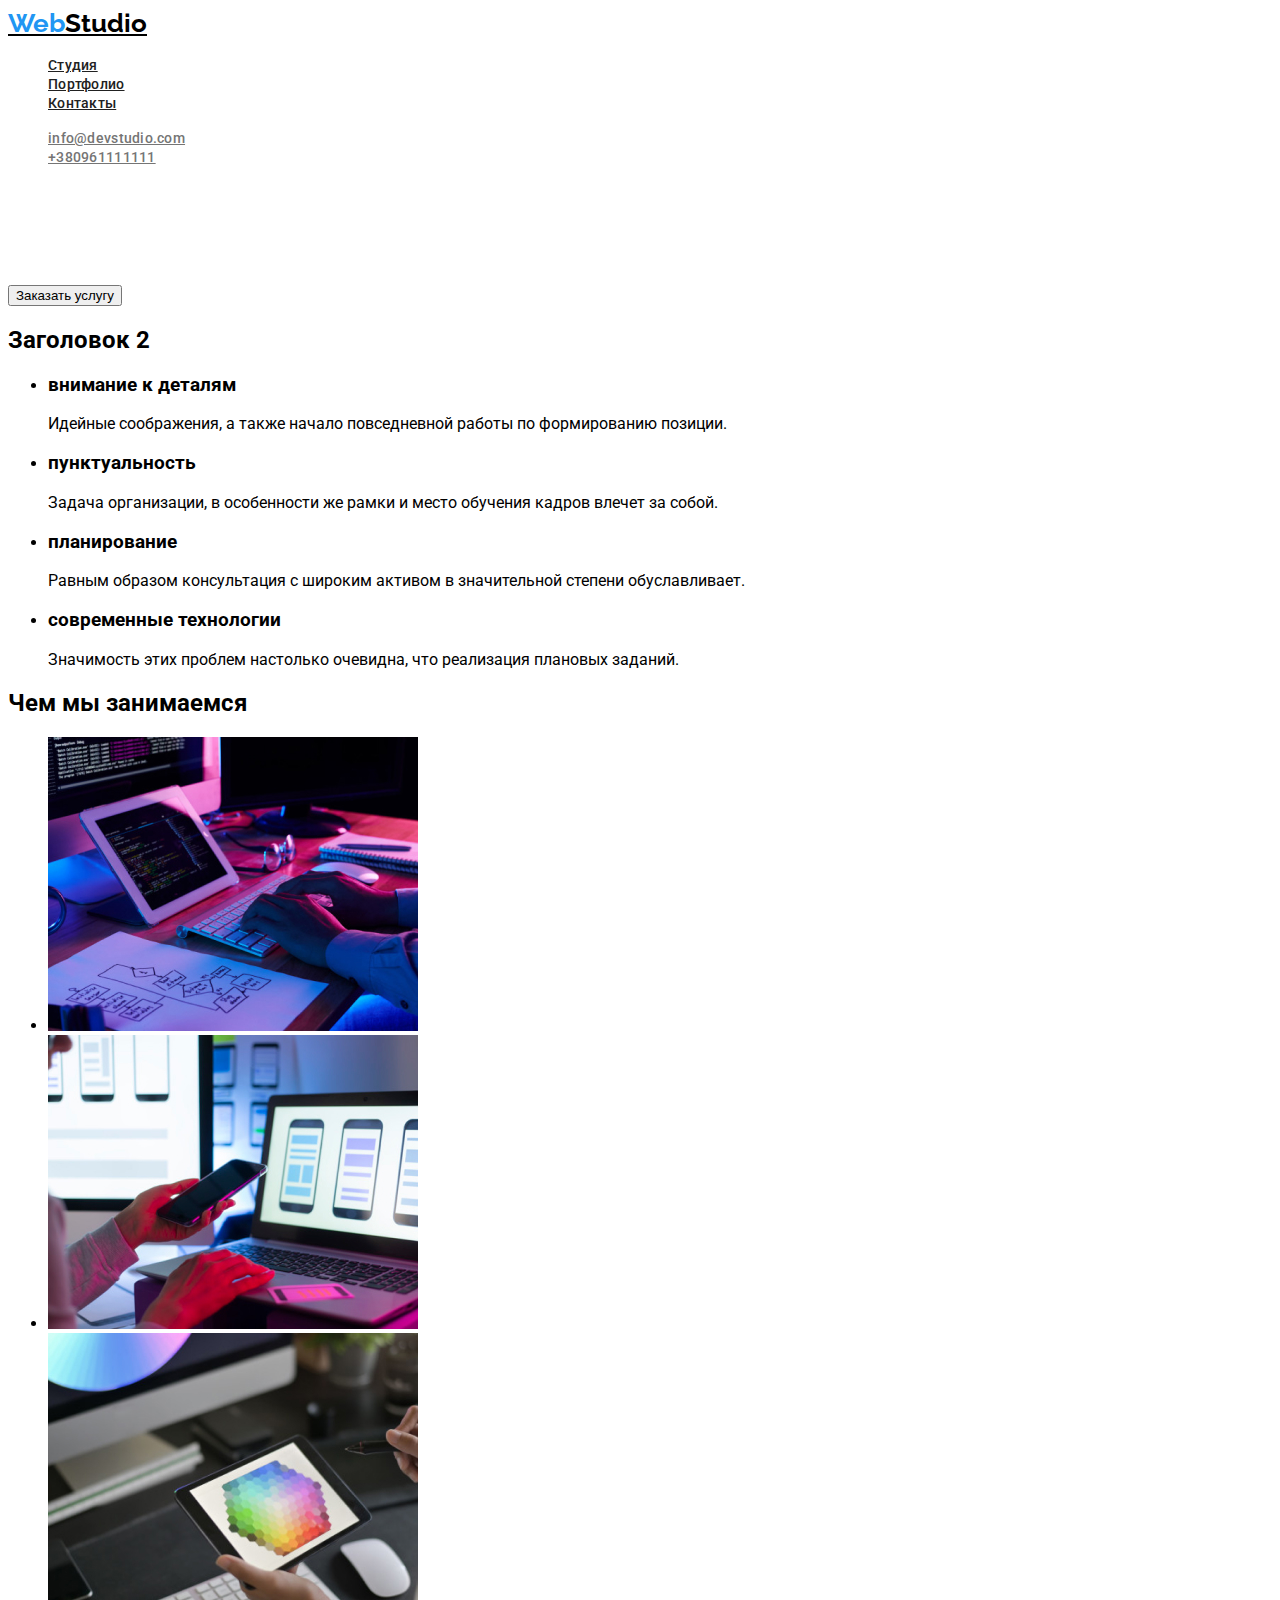
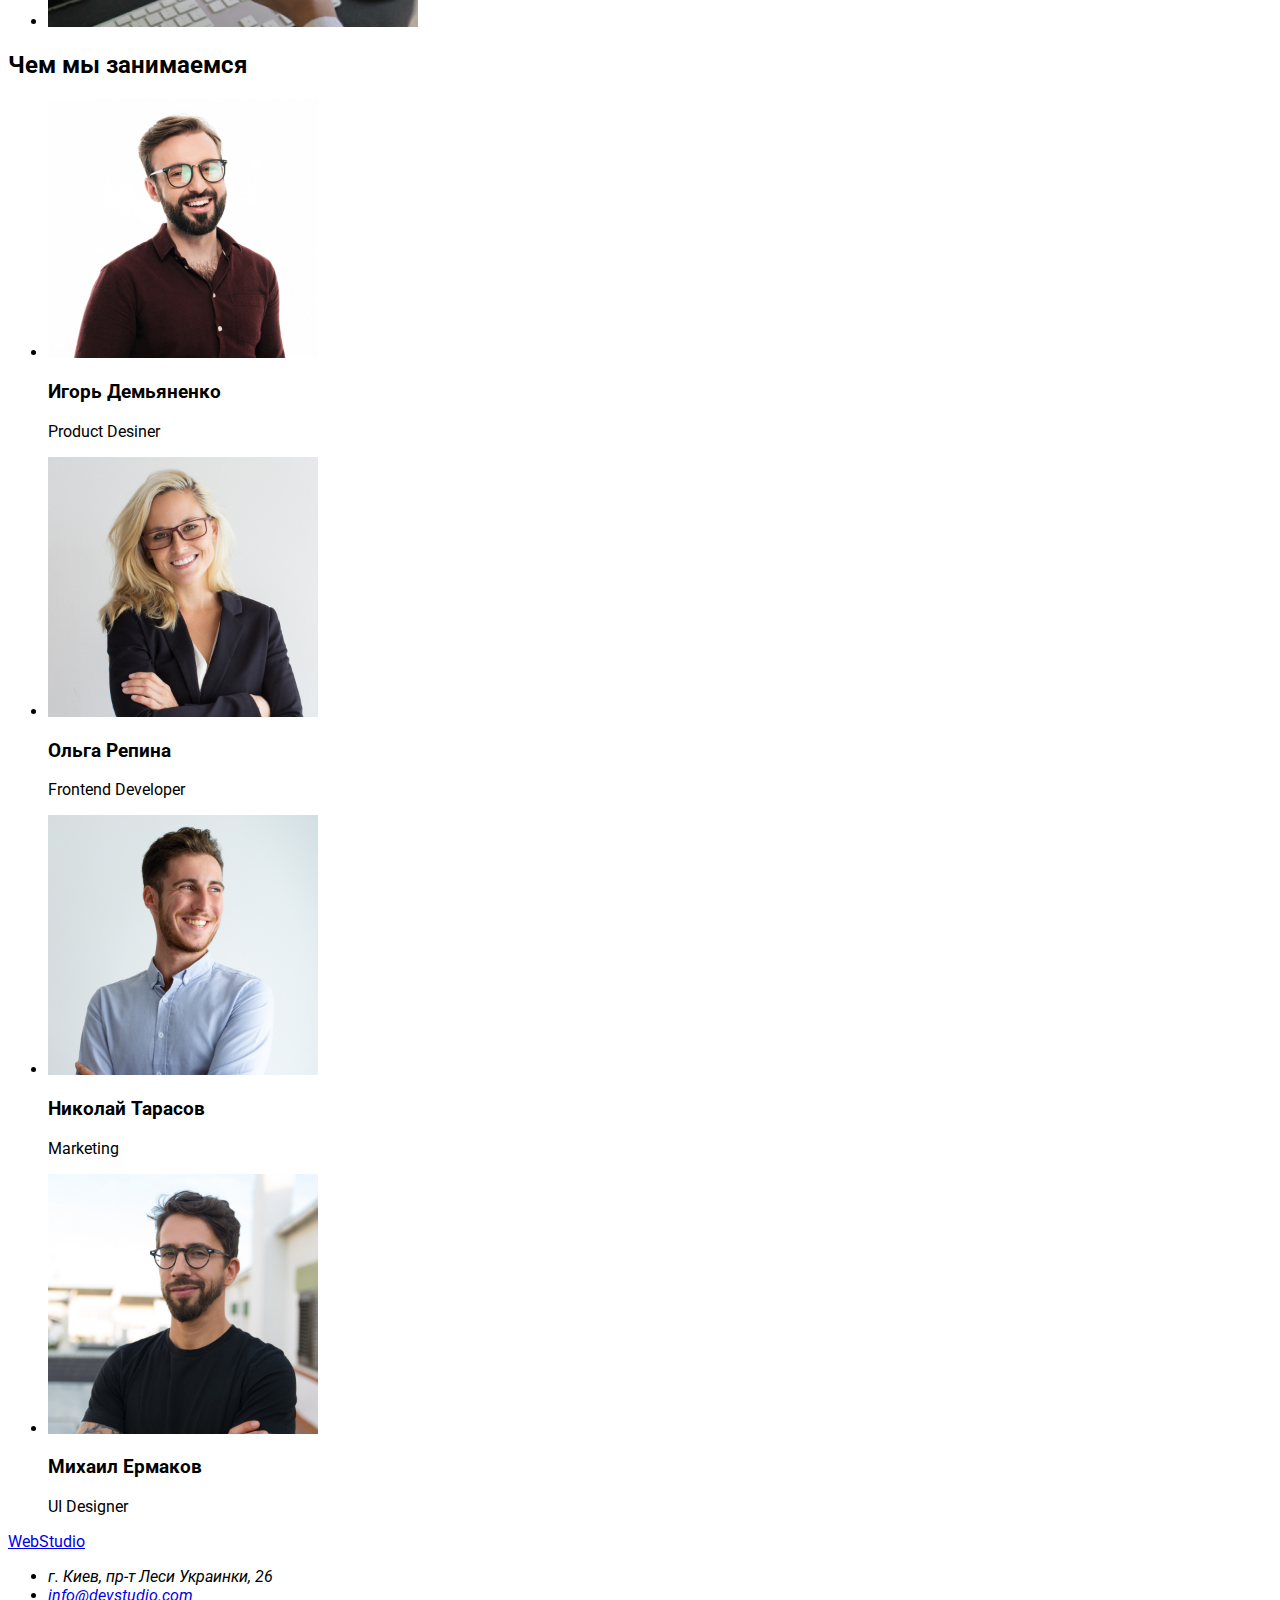
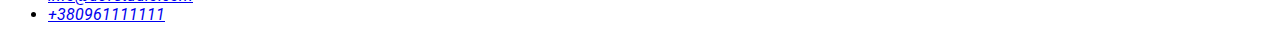
==== index.html @ f2ec0ea3 "start css" ====
<!DOCTYPE html>
<html lang="ru">
<head>
    <meta charset="UTF-8">
    <meta http-equiv="X-UA-Compatible" content="IE=edge">
    <meta name="viewport" content="width=device-width, initial-scale=1.0">
    <title>Document</title>
    <link rel="preconnect" href="https://fonts.googleapis.com">
    <link rel="preconnect" href="https://fonts.gstatic.com" crossorigin>
    <link href="https://fonts.googleapis.com/css2?family=Roboto:wght@400;500;900&display=swap" rel="stylesheet">
    <link rel="preconnect" href="https://fonts.googleapis.com">
    <link rel="preconnect" href="https://fonts.gstatic.com" crossorigin>
    <link href="https://fonts.googleapis.com/css2?family=Raleway:wght@700&display=swap" rel="stylesheet">
    <link rel="stylesheet" href="./css/styles.css">
</head>

<body>
    
    <header class="page-header" >
<nav>
    <a class="logo2part" href="/"><span class="logo1part">Web</span>Studio</a>
    <ul class="nav-list-header" >
        <li><a href="/index.html" class="link">Студия</a></li>
        <li><a href="/portfolio.html" class="link">Портфолио</a></li>
        <li><a href="" class="link">Контакты</a></li>
    </ul>
    </nav>
    <ul class="auto-nav" >
        <li> <a href="mailto:info@devstudio.com" class="auto-link"> info@devstudio.com</a></li>
        <li> <a href="tel:+380961111111" class="auto-link"> +380961111111 </a> </li>
    </ul>

    </header>

    <main>
    
        <section class="bar">
            <h1 class="title-bar" > эффективные решения для вашего бизнеса</h1>
            <button type="button" class="button-bar" >Заказать услугу</button>
        </section>
    
    <section>
        <!-- Сделать невидимым h2 -->
        <h2>Заголовок 2 </h2>
        <ul>
            <li>
                <h3>внимание к деталям</h3>
                <p>
                    Идейные соображения, а также начало повседневной работы по формированию позиции.
                </p>
            </li>
            <li>
                <h3>пунктуальность</h3>
                <p>
                    Задача организации, в особенности же рамки и место обучения кадров влечет за собой.
                </p>
            </li>
            <li>
                <h3>планирование</h3>
                <p>
                    Равным образом консультация с широким активом в значительной степени обуславливает.
                </p>
            </li>
            <li>
                <h3>современные технологии</h3>
                <p>
                    Значимость этих проблем настолько очевидна, что реализация плановых заданий.
                </p>
            </li>
                </ul>
    </section>
    <section>
        <h2>Чем мы занимаемся</h2>
        <ul>
            <li> <img src="images/box1.jpg" alt="работа с алгоритмами и структурой  данных" width="370"/> </li>
            <li> <img src="images/box2.jpg" alt="разработка мобильных приложений" width="370" /> </li>
            <li> <img src="images/box3.jpg" alt="веб-дизайн" width="370" /> </li>
        </ul>
    </section>
    <section>
        <h2> Чем мы занимаемся</h2>  
        <ul>
            <li> <img src="images/img.jpg" alt="фото Игоря Демьяненко" width="270"/>
            <h3>Игорь Демьяненко</h3> 
            <p> Product Desiner</p>
        </li>
            <li> <img src="images/img(1).jpg" alt="фото Ольги Репиной" width="270" /> 
            <h3>Ольга Репина</h3> 
            <p>Frontend Developer</p>
        </li>
            <li> <img src="images/img(2).jpg" alt="фото Николая Тарасова" width="270" /> 
            <h3>Николай Тарасов</h3>
            <p>Marketing</p>       
        </li>
            <li> <img src="images/img(3).jpg" alt="фото Михаила Ермакова" width="270" />
            <h3>Михаил Ермаков</h3> 
            <p>UI Designer</p>
        </li>
        </ul>
    </section>

    </main>

    <footer>
        <a href="/">WebStudio</a>

        <address>
        <ul>
            <li>г. Киев, пр-т Леси Украинки, 26</li>
            <li> <a href="mailto:info@devstudio.com"> info@devstudio.com</a></li>
            <li> <a href="tel:+380961111111"> +380961111111 </a> </li>

            </address>

        </ul>

    </footer>
    
    

</body>
</html>
---- css/styles.css ----
:root {
  --primary-text-color: #757575;
  --title-text-color: #212121;
  --hover-button-color: #2196f3;
  --primary-white-color: #ffffff;
  --primary-black-color: #000000;
}

body {
  font-family: "Roboto", sans-serif;
  background-color: var(--primary-white-color);
}
.logo1part {
  font-family: "Raleway", sans-serif;
  font-style: normal;
  font-weight: bold;
  font-size: 26px;
  line-height: 31px;
  color: var(--hover-button-color);
}

.logo2part {
  font-family: "Raleway", sans-serif;
  font-style: normal;
  font-weight: bold;
  font-size: 26px;
  line-height: 31px;
  color: var(--primary-black-color);
}

.nav-list-header .link {
  color: var(--title-text-color);
  font-style: normal;
  font-weight: 500;
  font-size: 14px;
  line-height: 16px;
  letter-spacing: 0.02em;
}

.nav-list-header {
  list-style: none;
}

.nav-list-header .link:hover,
.nav-list-header .link:focus {
  color: var(--hover-button-color);
}

.auto-nav .auto-link {
  color: var(--primary-text-color);
  font-style: normal;
  font-weight: 500;
  font-size: 14px;
  line-height: 16px;
  letter-spacing: 0.02em;
}

.auto-nav .auto-link:hover,
.auto-nav .auto-link:focus {
  color: var(--hover-button-color);
}

.auto-nav {
  list-style: none;
}

.title-bar {
  color: var(--primary-white-color);
  font-style: normal;
  font-weight: 900;
  font-size: 44px;
  line-height: 60px;
  text-align: center;
  letter-spacing: 0.06em;
  text-transform: uppercase;
}
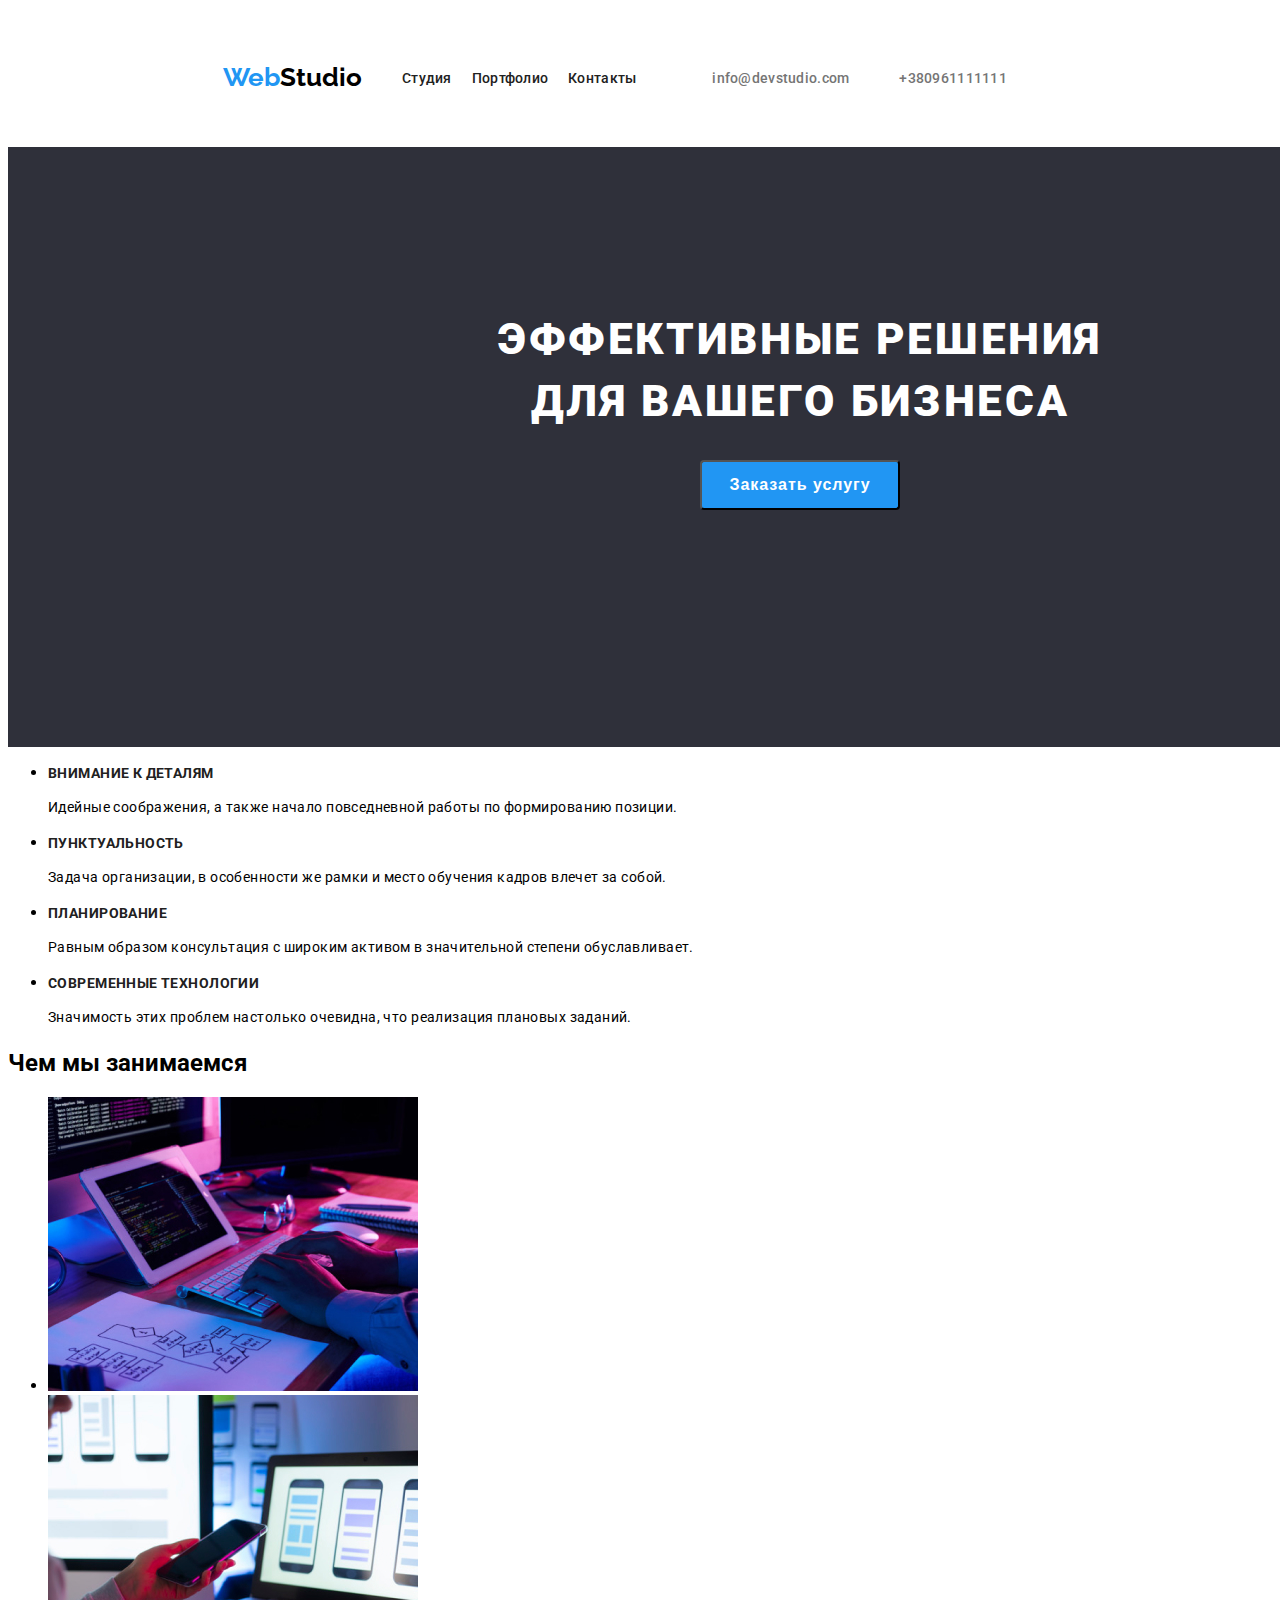
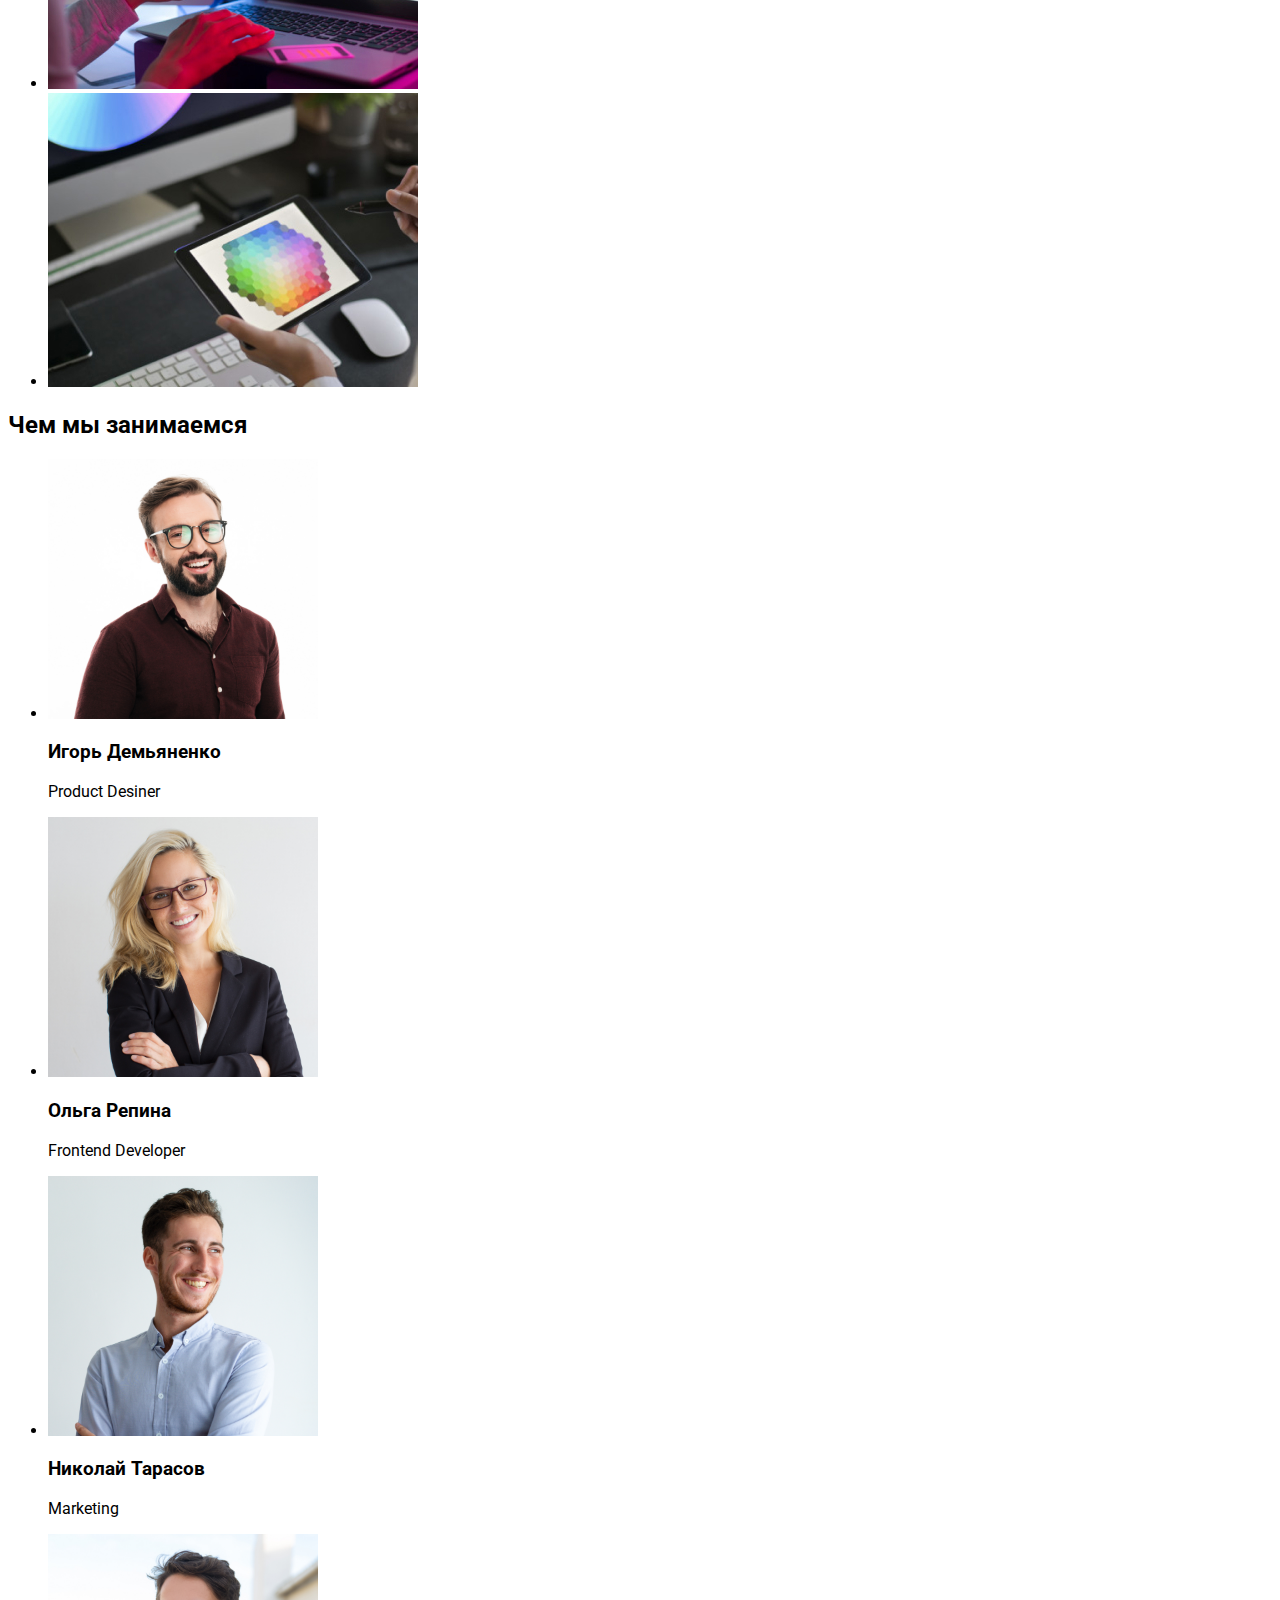
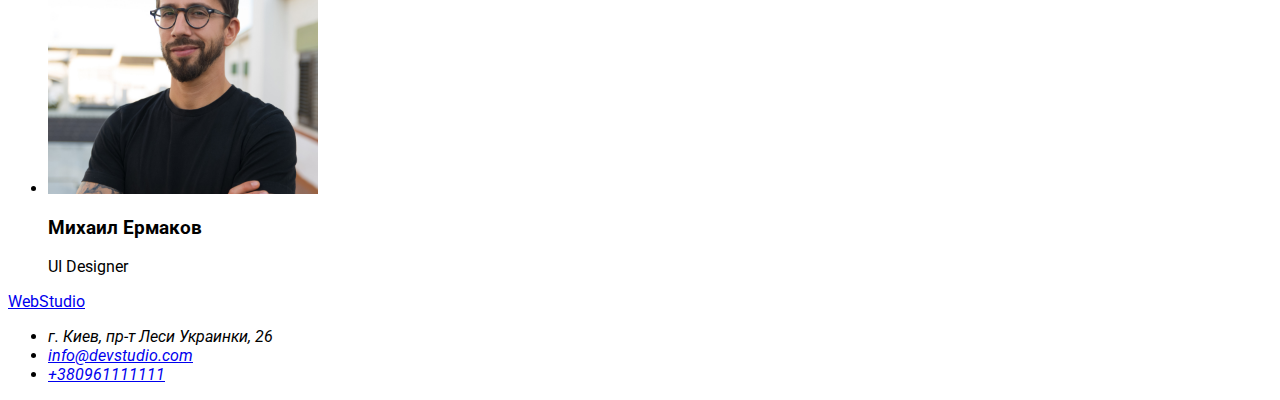
==== commit d91bc197: "оказалось,что делаю 3 домашку" ====
--- a/index.html
+++ b/index.html
@@ -39,11 +39,11 @@
             <button type="button" class="button-bar" >Заказать услугу</button>
         </section>
     
-    <section>
+    <section class="opportunity">
         <!-- Сделать невидимым h2 -->
-        <h2>Заголовок 2 </h2>
-        <ul>
-            <li>
+        <h2 class="hidden" >Заголовок 2 </h2>
+        <ul class="opportunities">
+            <li >
                 <h3>внимание к деталям</h3>
                 <p>
                     Идейные соображения, а также начало повседневной работы по формированию позиции.
--- a/css/styles.css
+++ b/css/styles.css
@@ -10,12 +10,13 @@
   font-family: "Roboto", sans-serif;
   background-color: var(--primary-white-color);
 }
+
 .logo1part {
   font-family: "Raleway", sans-serif;
   font-style: normal;
   font-weight: bold;
   font-size: 26px;
-  line-height: 31px;
+  line-height: 1.2;
   color: var(--hover-button-color);
 }
 
@@ -24,8 +25,9 @@
   font-style: normal;
   font-weight: bold;
   font-size: 26px;
-  line-height: 31px;
+  line-height: 1.2;
   color: var(--primary-black-color);
+  text-decoration: none;
 }
 
 .nav-list-header .link {
@@ -33,12 +35,17 @@
   font-style: normal;
   font-weight: 500;
   font-size: 14px;
-  line-height: 16px;
+  line-height: 1.14;
   letter-spacing: 0.02em;
+  margin-right: 20px;
+  display: inline-block;
+  text-decoration: none;
 }
 
 .nav-list-header {
   list-style: none;
+  display: flex;
+  align-items: flex-start;
 }
 
 .nav-list-header .link:hover,
@@ -51,8 +58,11 @@
   font-style: normal;
   font-weight: 500;
   font-size: 14px;
-  line-height: 16px;
+  line-height: 1.14;
   letter-spacing: 0.02em;
+  margin-right: 50px;
+  display: inline-block;
+  text-decoration: none;
 }
 
 .auto-nav .auto-link:hover,
@@ -62,15 +72,119 @@
 
 .auto-nav {
   list-style: none;
+  display: flex;
+  align-items: center;
 }
 
+.page-header {
+  padding-top: 22px;
+  padding-bottom: 22px;
+  padding-left: 215px;
+  padding-right: 215px;
+  display: flex;
+  align-items: center;
+  justify-content: space-between;
+}
+nav {
+  padding-top: 22px;
+  padding-bottom: 22px;
+  display: flex;
+  align-items: center;
+  justify-content: space-between;
+}
+
+.buttons {
+  list-style: none;
+  display: flex;
+  align-items: center;
+  justify-content: center;
+}
+
+.button {
+  color: var(--title-text-color);
+  background-color: #f5f4fa;
+  margin-left: 8px;
+  border-radius: 4px;
+  width: 128px;
+  height: 38px;
+  left: 576px;
+  top: 174px;
+  font-style: normal;
+  font-weight: 500;
+  font-size: 16px;
+  line-height: 26px;
+  text-align: center;
+  letter-spacing: 0.03em;
+  border: none;
+}
+
+.buttons .button:hover,
+.buttons .button:focus {
+  background-color: var(--hover-button-color);
+  color: var(--primary-white-color);
+}
+
+.bar {
+  width: 1600px;
+  height: 600px;
+  left: 0px;
+  top: 80px;
+  background-color: #2f303a;
+}
 .title-bar {
   color: var(--primary-white-color);
   font-style: normal;
   font-weight: 900;
   font-size: 44px;
-  line-height: 60px;
+  line-height: 1.4;
   text-align: center;
   letter-spacing: 0.06em;
   text-transform: uppercase;
+  position: absolute;
+  width: 696px;
+  height: 120px;
+  left: 452px;
+  top: 280px;
 }
+
+.button-bar {
+  position: absolute;
+  width: 200px;
+  height: 50px;
+  left: 700px;
+  top: 430px;
+  margin-top: 30px;
+  border-radius: 4px;
+  background-color: var(--hover-button-color);
+  color: var(--primary-white-color);
+  font-weight: bold;
+  font-size: 16px;
+  line-height: 30px;
+  letter-spacing: 0.06em;
+}
+
+.hidden {
+  display: none;
+}
+
+.opportunity {
+}
+
+.opportunities h3 {
+  color: var(--title-text-color);
+  ont-style: normal;
+  font-weight: bold;
+  font-size: 14px;
+  line-height: 16px;
+  letter-spacing: 0.03em;
+  text-transform: uppercase;
+}
+
+.opportunities p {
+  color: var(--primary-text-color)
+  font-style: normal;
+  font-weight: normal;
+  font-size: 14px;
+  line-height: 24px;
+  letter-spacing: 0.03em;
+}
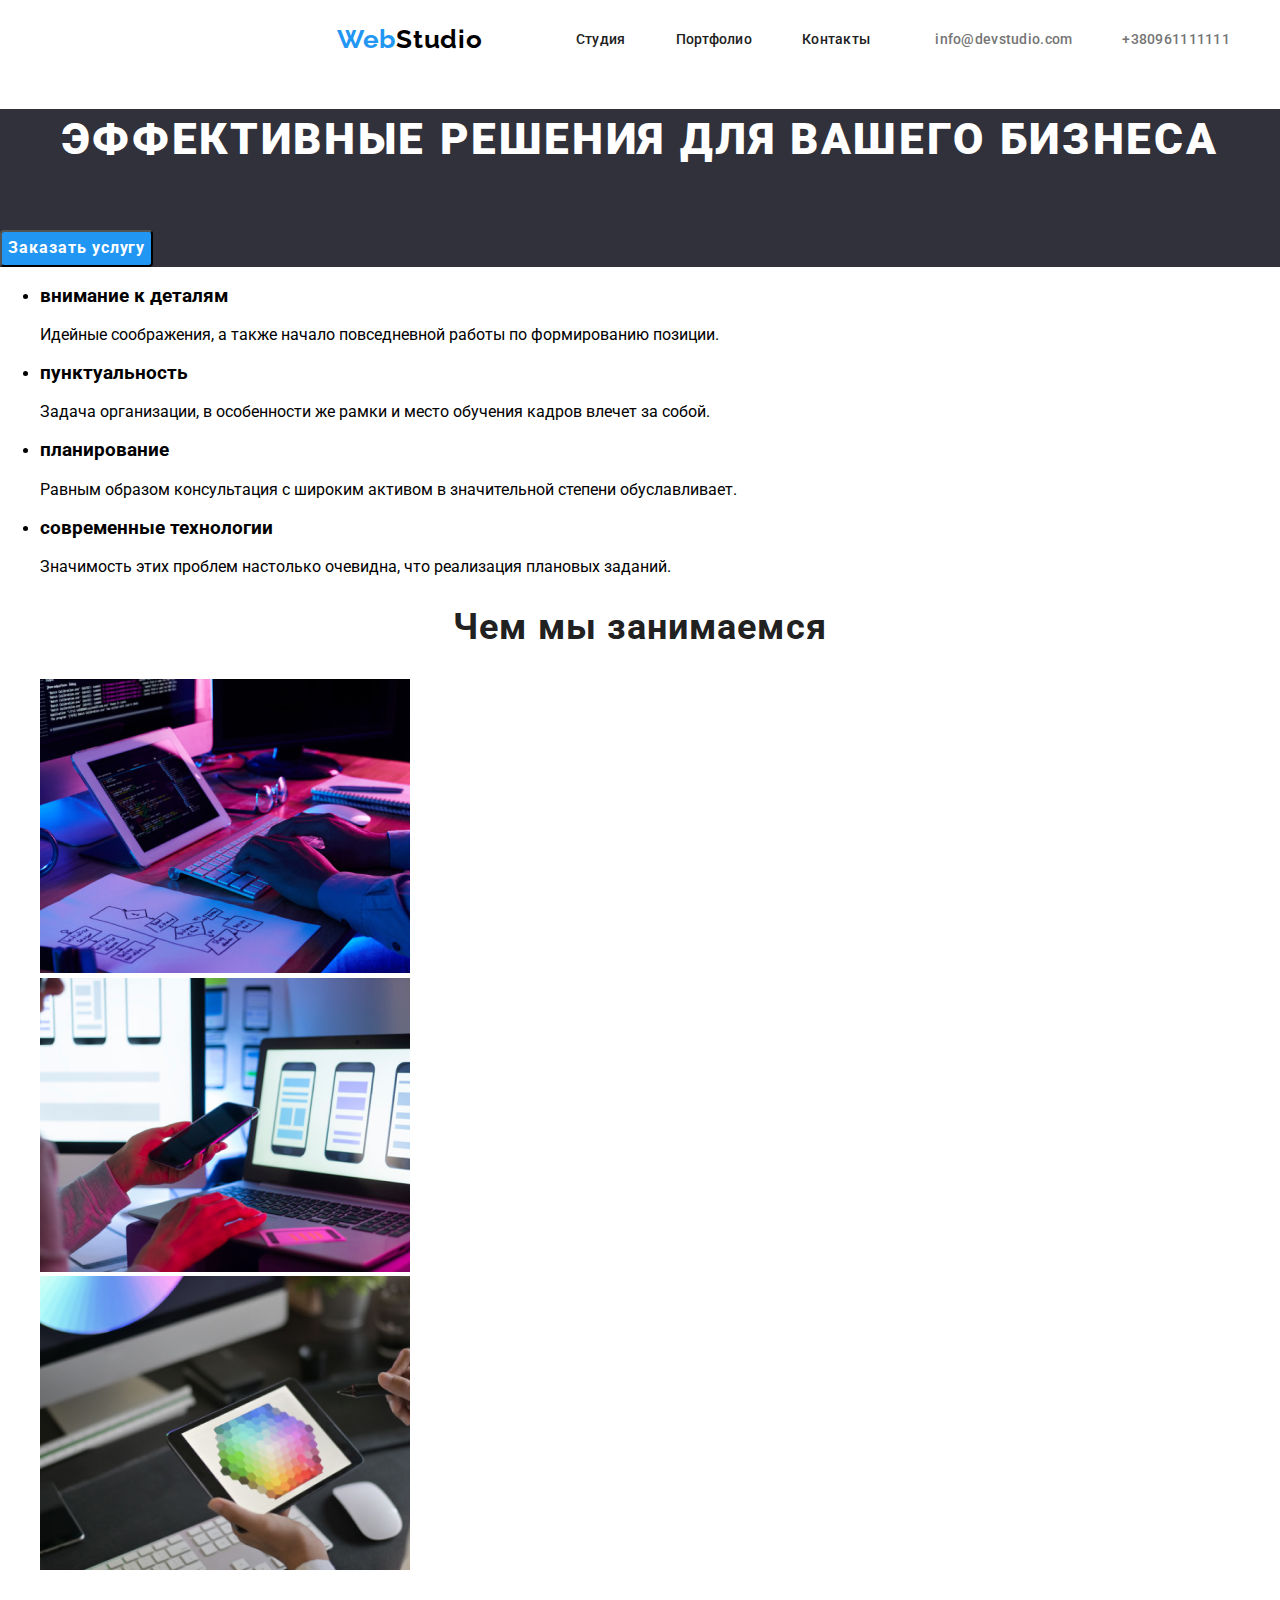
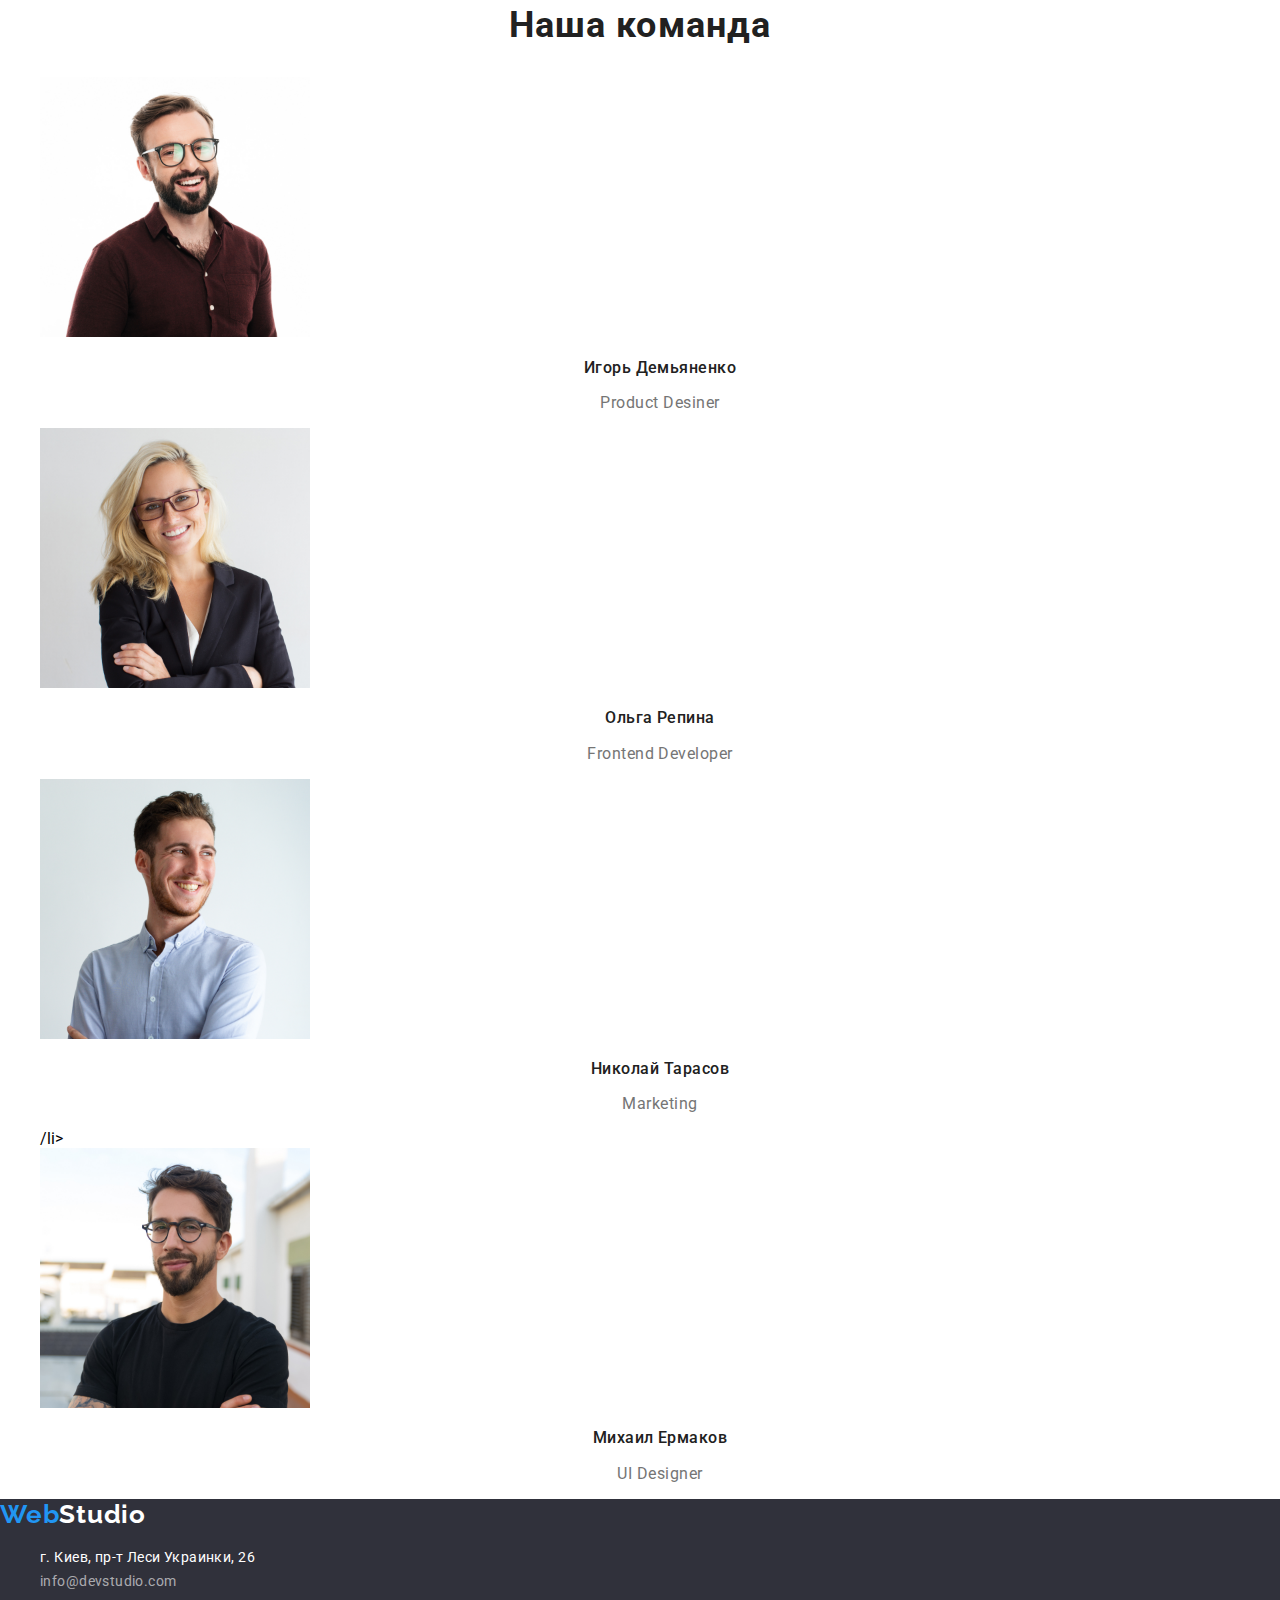
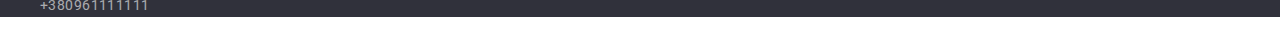
==== commit 515026e3: "Доавляет стилизацию flex-box" ====
--- a/index.html
+++ b/index.html
@@ -1,122 +1,136 @@
 <!DOCTYPE html>
 <html lang="ru">
-<head>
-    <meta charset="UTF-8">
-    <meta http-equiv="X-UA-Compatible" content="IE=edge">
-    <meta name="viewport" content="width=device-width, initial-scale=1.0">
+  <head>
+    <meta charset="UTF-8" />
+    <meta http-equiv="X-UA-Compatible" content="IE=edge" />
+    <meta name="viewport" content="width=device-width, initial-scale=1.0" />
     <title>Document</title>
-    <link rel="preconnect" href="https://fonts.googleapis.com">
-    <link rel="preconnect" href="https://fonts.gstatic.com" crossorigin>
-    <link href="https://fonts.googleapis.com/css2?family=Roboto:wght@400;500;900&display=swap" rel="stylesheet">
-    <link rel="preconnect" href="https://fonts.googleapis.com">
-    <link rel="preconnect" href="https://fonts.gstatic.com" crossorigin>
-    <link href="https://fonts.googleapis.com/css2?family=Raleway:wght@700&display=swap" rel="stylesheet">
-    <link rel="stylesheet" href="./css/styles.css">
-</head>
+   <link href="https://fonts.googleapis.com/css2?family=Raleway:wght@700&family=Roboto:wght@400;500;700;900&display=swap" rel="stylesheet">
+    <link
+      rel="stylesheet"
+      href="https://cdnjs.cloudflare.com/ajax/libs/modern-normalize/1.0.0/modern-normalize.min.css"
+    />
+    <link rel="stylesheet" href="./css/styles.css" />
+  </head>
 
-<body>
-    
-    <header class="page-header" >
-<nav>
-    <a class="logo2part" href="/"><span class="logo1part">Web</span>Studio</a>
-    <ul class="nav-list-header" >
-        <li><a href="/index.html" class="link">Студия</a></li>
-        <li><a href="/portfolio.html" class="link">Портфолио</a></li>
-        <li><a href="" class="link">Контакты</a></li>
-    </ul>
-    </nav>
-    <ul class="auto-nav" >
-        <li> <a href="mailto:info@devstudio.com" class="auto-link"> info@devstudio.com</a></li>
-        <li> <a href="tel:+380961111111" class="auto-link"> +380961111111 </a> </li>
-    </ul>
-
+  <body>
+    <header class="page-header">
+      <div class="container"></div>
+      <nav class="container main-nav">
+        <a class="logo" href="/">Web<span class="logo-dark">Studio</span></a>
+        <ul class="nav-list-header">
+          <li><a href="./index.html" class="link">Студия</a></li>
+          <li><a href="./portfolio.html" class="link">Портфолио</a></li>
+          <li><a href="" class="link">Контакты</a></li>
+        </ul>
+      </nav>
+      <ul class="auto-nav">
+        <li>
+          <a href="mailto:info@devstudio.com" class="auto-link"> info@devstudio.com</a>
+        </li>
+        <li>
+          <a href="tel:+380961111111" class="auto-link"> +380961111111 </a>
+        </li>
+      </ul>
+      </div>
     </header>
 
     <main>
-    
-        <section class="bar">
-            <h1 class="title-bar" > эффективные решения для вашего бизнеса</h1>
-            <button type="button" class="button-bar" >Заказать услугу</button>
-        </section>
-    
-    <section class="opportunity">
+      <section class="bar">
+        <h1 class="title-bar">эффективные решения для вашего бизнеса</h1>
+        <button type="button" class="button-bar">Заказать услугу</button>
+      </section>
+
+      <section class="opportunity">
         <!-- Сделать невидимым h2 -->
-        <h2 class="hidden" >Заголовок 2 </h2>
+        <h2 class="hidden">Заголовок 2</h2>
         <ul class="opportunities">
-            <li >
-                <h3>внимание к деталям</h3>
-                <p>
-                    Идейные соображения, а также начало повседневной работы по формированию позиции.
-                </p>
-            </li>
-            <li>
-                <h3>пунктуальность</h3>
-                <p>
-                    Задача организации, в особенности же рамки и место обучения кадров влечет за собой.
-                </p>
-            </li>
-            <li>
-                <h3>планирование</h3>
-                <p>
-                    Равным образом консультация с широким активом в значительной степени обуславливает.
-                </p>
-            </li>
-            <li>
-                <h3>современные технологии</h3>
-                <p>
-                    Значимость этих проблем настолько очевидна, что реализация плановых заданий.
-                </p>
-            </li>
-                </ul>
-    </section>
-    <section>
-        <h2>Чем мы занимаемся</h2>
-        <ul>
-            <li> <img src="images/box1.jpg" alt="работа с алгоритмами и структурой  данных" width="370"/> </li>
-            <li> <img src="images/box2.jpg" alt="разработка мобильных приложений" width="370" /> </li>
-            <li> <img src="images/box3.jpg" alt="веб-дизайн" width="370" /> </li>
+          <li>
+            <h3>внимание к деталям</h3>
+            <p>Идейные соображения, а также начало повседневной работы по формированию позиции.</p>
+          </li>
+          <li>
+            <h3>пунктуальность</h3>
+            <p>
+              Задача организации, в особенности же рамки и место обучения кадров влечет за собой.
+            </p>
+          </li>
+          <li>
+            <h3>планирование</h3>
+            <p>
+              Равным образом консультация с широким активом в значительной степени обуславливает.
+            </p>
+          </li>
+          <li>
+            <h3>современные технологии</h3>
+            <p>Значимость этих проблем настолько очевидна, что реализация плановых заданий.</p>
+          </li>
         </ul>
-    </section>
-    <section>
-        <h2> Чем мы занимаемся</h2>  
-        <ul>
-            <li> <img src="images/img.jpg" alt="фото Игоря Демьяненко" width="270"/>
-            <h3>Игорь Демьяненко</h3> 
-            <p> Product Desiner</p>
-        </li>
-            <li> <img src="images/img(1).jpg" alt="фото Ольги Репиной" width="270" /> 
-            <h3>Ольга Репина</h3> 
-            <p>Frontend Developer</p>
-        </li>
-            <li> <img src="images/img(2).jpg" alt="фото Николая Тарасова" width="270" /> 
-            <h3>Николай Тарасов</h3>
-            <p>Marketing</p>       
-        </li>
-            <li> <img src="images/img(3).jpg" alt="фото Михаила Ермакова" width="270" />
-            <h3>Михаил Ермаков</h3> 
-            <p>UI Designer</p>
-        </li>
+      </section>
+
+      <section>
+        <h2 class="about-name">Чем мы занимаемся</h2>
+        <ul class="about-pictures">
+          <li>
+            <img
+              src="images/box1.jpg"
+              alt="работа с алгоритмами и структурой  данных"
+              width="370"
+            />
+          </li>
+          <li>
+            <img src="images/box2.jpg" alt="разработка мобильных приложений" width="370" />
+          </li>
+          <li><img src="images/box3.jpg" alt="веб-дизайн" width="370" /></li>
         </ul>
-    </section>
+      </section>
+      <section>
+        <h2 class="about-name">Наша команда</h2>
+        <ul class="community">
+          <li>
+            <img src="images/img.jpg" alt="фото Игоря Демьяненко" width="270" />
+            <h3 class="name">Игорь Демьяненко</h3>
+            <p lang="en" class="position">Product Desiner</p>
+          </li>
+          <li>
+            <img src="images/img(1).jpg" alt="фото Ольги Репиной" width="270" />
+            <h3 class="name">Ольга Репина</h3>
+            <p lang="en" class="position">Frontend Developer</p>
+          </li>
+          <li>
+            <img src="images/img(2).jpg" alt="фото Николая Тарасова" width="270" />
+            <h3 class="name">Николай Тарасов</h3>
+            <p lang="en" class="position">Marketing</p>
+            /li>
+          </li>
 
+          <li>
+            <img src="images/img(3).jpg" alt="фото Михаила Ермакова" width="270" />
+            <h3 class="name">Михаил Ермаков</h3>
+            <p lang="en" class="position">UI Designer</p>
+          </li>
+        </ul>
+      </section>
     </main>
 
-    <footer>
-        <a href="/">WebStudio</a>
+    <footer class="footer">
+      <a class="logo" href="/">Web<span class="logo-light">Studio</span></a>
 
-        <address>
-        <ul>
-            <li>г. Киев, пр-т Леси Украинки, 26</li>
-            <li> <a href="mailto:info@devstudio.com"> info@devstudio.com</a></li>
-            <li> <a href="tel:+380961111111"> +380961111111 </a> </li>
-
-            </address>
-
+      <address>
+        <ul class="footer-list">
+          <li>
+            <a class="address" href="https://goo.gl/maps/MqeLLvB7cvCTrC6n8"
+              >г. Киев, пр-т Леси Украинки, 26</a
+            >
+          </li>
+          <li>
+            <a class="footer-link" href="mailto:info@devstudio.com"> info@devstudio.com</a>
+          </li>
+          <li>
+            <a class="footer-link" href="tel:+380961111111"> +380961111111 </a>
+          </li>
         </ul>
-
+      </address>
     </footer>
-    
-    
-
-</body>
-</html>+  </body>
+</html>
--- a/css/styles.css
+++ b/css/styles.css
@@ -4,48 +4,75 @@
   --hover-button-color: #2196f3;
   --primary-white-color: #ffffff;
   --primary-black-color: #000000;
+  --primary-bar-color: hsl(235, 10%, 21%);
+  --primary-white-color-60: rgba(255, 255, 255, 0.6);
+  --primary-light-color-button: #f5f4fa;
 }
 
 body {
-  font-family: "Roboto", sans-serif;
   background-color: var(--primary-white-color);
-}
-
-.logo1part {
-  font-family: "Raleway", sans-serif;
-  font-style: normal;
-  font-weight: bold;
+
+  font-family: 'Roboto', sans-serif;
+}
+
+.container {
+  width: 1230px;
+  padding-left: 15px;
+  padding-right: 15px;
+  margin: 0 auto;
+}
+/* Header общий */
+
+.page-header {
+  display: flex;
+  align-items: center;
+}
+
+.logo {
+  color: var(--hover-button-color);
+
+  font-family: 'Raleway', sans-serif;
+  font-weight: 700;
   font-size: 26px;
   line-height: 1.2;
-  color: var(--hover-button-color);
-}
-
-.logo2part {
-  font-family: "Raleway", sans-serif;
-  font-style: normal;
-  font-weight: bold;
-  font-size: 26px;
-  line-height: 1.2;
+  letter-spacing: 0.03em;
+  text-decoration: none;
+}
+
+.logo-dark {
   color: var(--primary-black-color);
-  text-decoration: none;
+}
+
+.main-nav {
+  display: flex;
+  align-items: center;
+}
+
+.nav-list-header {
+  list-style: none;
+  display: flex;
+  margin-left: 93px;
+  padding-left: 0;
+  margin-top: 0;
+  margin-bottom: 0;
 }
 
 .nav-list-header .link {
-  color: var(--title-text-color);
-  font-style: normal;
+  display: block;
+  margin-right: 50px;
+  padding-top: 32px;
+  padding-bottom: 32px;
+
+  color: var(--title-text-color);
+
   font-weight: 500;
   font-size: 14px;
   line-height: 1.14;
   letter-spacing: 0.02em;
-  margin-right: 20px;
-  display: inline-block;
-  text-decoration: none;
-}
-
-.nav-list-header {
-  list-style: none;
-  display: flex;
-  align-items: flex-start;
+  text-decoration: none;
+}
+.nav-list-header.link:last-child {
+  margin-right: 0;
 }
 
 .nav-list-header .link:hover,
@@ -53,15 +80,24 @@
   color: var(--hover-button-color);
 }
 
+.auto-nav {
+  display: flex;
+  margin-left: auto;
+  padding-left: 0;
+
+  list-style: none;
+}
+
 .auto-nav .auto-link {
+  display: block;
+  margin-right: 50px;
+
   color: var(--primary-text-color);
-  font-style: normal;
+
   font-weight: 500;
   font-size: 14px;
   line-height: 1.14;
   letter-spacing: 0.02em;
-  margin-right: 50px;
-  display: inline-block;
   text-decoration: none;
 }
 
@@ -70,50 +106,33 @@
   color: var(--hover-button-color);
 }
 
-.auto-nav {
-  list-style: none;
-  display: flex;
-  align-items: center;
-}
-
-.page-header {
-  padding-top: 22px;
-  padding-bottom: 22px;
-  padding-left: 215px;
-  padding-right: 215px;
-  display: flex;
-  align-items: center;
-  justify-content: space-between;
-}
-nav {
-  padding-top: 22px;
-  padding-bottom: 22px;
-  display: flex;
-  align-items: center;
-  justify-content: space-between;
-}
-
+/* Конец общего header */
+
+/* Кнопки Портфолио */
 .buttons {
-  list-style: none;
-  display: flex;
-  align-items: center;
+  display: flex;
   justify-content: center;
+  margin-top: 94px;
+  margin-bottom: 34px;
+  list-style: none;
 }
 
 .button {
-  color: var(--title-text-color);
-  background-color: #f5f4fa;
+  display: inline-block;
+  padding-left: 22px;
+  padding-right: 22px;
+  padding-top: 6px;
+  padding-bottom: 6px;
   margin-left: 8px;
+  text-align: center;
+
+  color: var(--title-text-color);
+  background-color: var(--primary-light-color-button);
+
   border-radius: 4px;
-  width: 128px;
-  height: 38px;
-  left: 576px;
-  top: 174px;
-  font-style: normal;
   font-weight: 500;
   font-size: 16px;
-  line-height: 26px;
-  text-align: center;
+  line-height: 1.65;
   letter-spacing: 0.03em;
   border: none;
 }
@@ -124,67 +143,163 @@
   color: var(--primary-white-color);
 }
 
+/* Бар Студио */
 .bar {
-  width: 1600px;
-  height: 600px;
-  left: 0px;
-  top: 80px;
-  background-color: #2f303a;
+  background-color: var(--primary-bar-color);
 }
 .title-bar {
   color: var(--primary-white-color);
-  font-style: normal;
+
   font-weight: 900;
   font-size: 44px;
   line-height: 1.4;
   text-align: center;
   letter-spacing: 0.06em;
   text-transform: uppercase;
-  position: absolute;
-  width: 696px;
-  height: 120px;
-  left: 452px;
-  top: 280px;
 }
 
 .button-bar {
-  position: absolute;
-  width: 200px;
-  height: 50px;
-  left: 700px;
-  top: 430px;
   margin-top: 30px;
+
+  background-color: var(--hover-button-color);
+  color: var(--primary-white-color);
+
   border-radius: 4px;
-  background-color: var(--hover-button-color);
-  color: var(--primary-white-color);
-  font-weight: bold;
-  font-size: 16px;
-  line-height: 30px;
+  font-weight: 700;
+  font-size: 16px;
+  line-height: 1.9;
   letter-spacing: 0.06em;
 }
 
+/* Спрятать hidden  заголовки */
 .hidden {
   display: none;
 }
 
-.opportunity {
-}
-
-.opportunities h3 {
-  color: var(--title-text-color);
-  ont-style: normal;
-  font-weight: bold;
-  font-size: 14px;
-  line-height: 16px;
+.opportunities .name {
+  color: var(--title-text-color);
+  font-weight: 700;
+  font-size: 14px;
+  line-height: 1.2;
   letter-spacing: 0.03em;
   text-transform: uppercase;
 }
 
-.opportunities p {
-  color: var(--primary-text-color)
+.opportunities .meaning {
+  color: var(--primary-text-color);
+  font-weight: 400;
+  font-size: 14px;
+  line-height: 1.7;
+  letter-spacing: 0.03em;
+}
+
+.about-name {
+  color: var(--title-text-color);
+
+  font-weight: 700;
+  font-size: 36px;
+  line-height: 1.2;
+  text-align: center;
+  letter-spacing: 0.03em;
+}
+
+.about-pictures {
+  list-style: none;
+}
+
+.community {
+  list-style: none;
+}
+
+.name {
+  color: var(--title-text-color);
+
+  font-weight: 500;
+  font-size: 16px;
+  line-height: 1.2;
+  text-align: center;
+  letter-spacing: 0.03em;
+}
+
+.position {
+  color: var(--primary-text-color);
+
+  font-weight: 400;
+  font-size: 16px;
+  line-height: 1.2;
+  text-align: center;
+  letter-spacing: 0.03em;
+}
+
+/* Общий footer */
+.footer {
+  background-color: var(--primary-bar-color);
+}
+
+.logo-light {
+  color: var(--primary-white-color);
+}
+.footer-list {
+  list-style: none;
+}
+
+.footer-link {
+  color: var(--primary-white-color-60);
+
   font-style: normal;
-  font-weight: normal;
-  font-size: 14px;
-  line-height: 24px;
-  letter-spacing: 0.03em;
-}
+  font-weight: 400;
+  font-size: 14px;
+  line-height: 1.7;
+  letter-spacing: 0.03em;
+  text-decoration: none;
+}
+
+.address {
+  color: var(--primary-white-color);
+
+  font-style: normal;
+  font-weight: 400;
+  font-size: 14px;
+  line-height: 1.7;
+  letter-spacing: 0.03em;
+  text-decoration: none;
+}
+.address:hover,
+.address:focus .footer-link:focus,
+.footer-link:hover {
+  color: var(--hover-button-color);
+}
+
+/* Main Портфолио */
+.samples {
+  display: flex;
+  flex-wrap: wrap;
+
+  list-style: none;
+}
+
+.item {
+  width: 380px;
+  margin-left: 30px;
+}
+item:nth-child(3n) {
+  margin-right: 0;
+  margin-bottom: 30px;
+}
+.project-name {
+  color: var(--title-text-color);
+
+  font-weight: 700;
+  font-size: 18px;
+  line-height: 2;
+  letter-spacing: 0.06em;
+}
+
+.project-type {
+  color: var(--primary-text-color);
+
+  font-weight: 400;
+  font-size: 16px;
+  line-height: 1.9;
+  letter-spacing: 0.03em;
+}
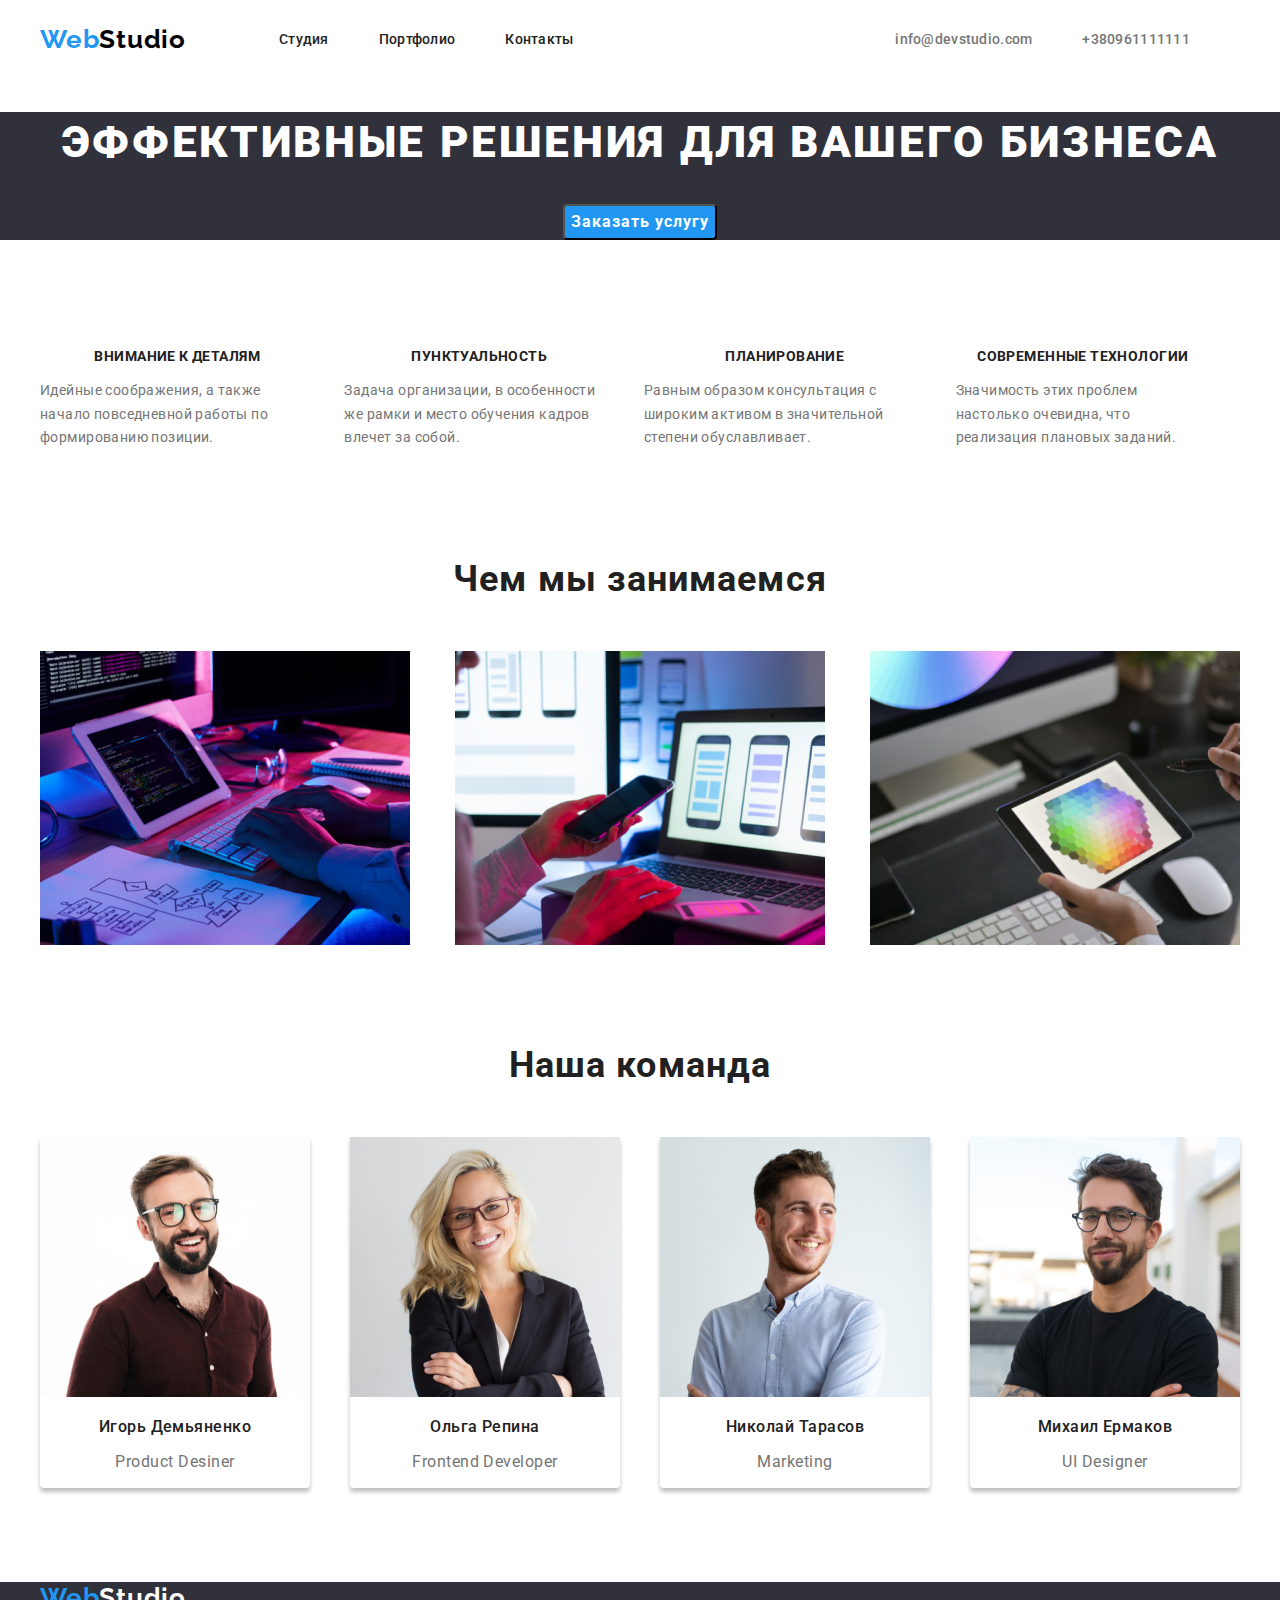
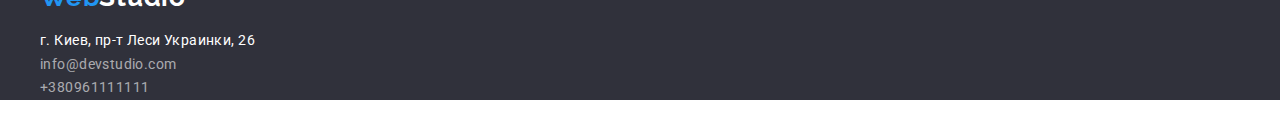
==== commit a8e8a4c9: "almoust done" ====
--- a/index.html
+++ b/index.html
@@ -5,7 +5,10 @@
     <meta http-equiv="X-UA-Compatible" content="IE=edge" />
     <meta name="viewport" content="width=device-width, initial-scale=1.0" />
     <title>Document</title>
-   <link href="https://fonts.googleapis.com/css2?family=Raleway:wght@700&family=Roboto:wght@400;500;700;900&display=swap" rel="stylesheet">
+    <link
+      href="https://fonts.googleapis.com/css2?family=Raleway:wght@700&family=Roboto:wght@400;500;700;900&display=swap"
+      rel="stylesheet"
+    />
     <link
       rel="stylesheet"
       href="https://cdnjs.cloudflare.com/ajax/libs/modern-normalize/1.0.0/modern-normalize.min.css"
@@ -14,123 +17,135 @@
   </head>
 
   <body>
-    <header class="page-header">
-      <div class="container"></div>
-      <nav class="container main-nav">
-        <a class="logo" href="/">Web<span class="logo-dark">Studio</span></a>
-        <ul class="nav-list-header">
-          <li><a href="./index.html" class="link">Студия</a></li>
-          <li><a href="./portfolio.html" class="link">Портфолио</a></li>
-          <li><a href="" class="link">Контакты</a></li>
+    <header>
+      <div class="container nav">
+        <nav class="main-nav">
+          <a class="logo" href="/">Web<span class="logo-dark">Studio</span></a>
+          <ul class="nav-list-header">
+            <li><a href="./index.html" class="link">Студия</a></li>
+            <li><a href="./portfolio.html" class="link">Портфолио</a></li>
+            <li><a href="" class="link">Контакты</a></li>
+          </ul>
+        </nav>
+        <ul class="auto-nav">
+          <li>
+            <a href="mailto:info@devstudio.com" class="auto-link"> info@devstudio.com</a>
+          </li>
+          <li>
+            <a href="tel:+380961111111" class="auto-link"> +380961111111 </a>
+          </li>
         </ul>
-      </nav>
-      <ul class="auto-nav">
-        <li>
-          <a href="mailto:info@devstudio.com" class="auto-link"> info@devstudio.com</a>
-        </li>
-        <li>
-          <a href="tel:+380961111111" class="auto-link"> +380961111111 </a>
-        </li>
-      </ul>
       </div>
     </header>
 
     <main>
       <section class="bar">
-        <h1 class="title-bar">эффективные решения для вашего бизнеса</h1>
-        <button type="button" class="button-bar">Заказать услугу</button>
+        <div class="container">
+          <h1 class="title-bar">эффективные решения для вашего бизнеса</h1>
+          <button type="button" class="button-bar">Заказать услугу</button>
+        </div>
       </section>
 
       <section class="opportunity">
         <!-- Сделать невидимым h2 -->
-        <h2 class="hidden">Заголовок 2</h2>
-        <ul class="opportunities">
-          <li>
-            <h3>внимание к деталям</h3>
-            <p>Идейные соображения, а также начало повседневной работы по формированию позиции.</p>
-          </li>
-          <li>
-            <h3>пунктуальность</h3>
-            <p>
-              Задача организации, в особенности же рамки и место обучения кадров влечет за собой.
-            </p>
-          </li>
-          <li>
-            <h3>планирование</h3>
-            <p>
-              Равным образом консультация с широким активом в значительной степени обуславливает.
-            </p>
-          </li>
-          <li>
-            <h3>современные технологии</h3>
-            <p>Значимость этих проблем настолько очевидна, что реализация плановых заданий.</p>
-          </li>
-        </ul>
+        <div class="container">
+          <h2 class="hidden">Заголовок 2</h2>
+          <ul class="opportunities">
+            <li class="name-list">
+              <h3 class="name">внимание к деталям</h3>
+              <p class="meaning">
+                Идейные соображения, а также начало повседневной работы по формированию позиции.
+              </p>
+            </li>
+            <li class="name-list">
+              <h3 class="name">пунктуальность</h3>
+              <p class="meaning">
+                Задача организации, в особенности же рамки и место обучения кадров влечет за собой.
+              </p>
+            </li>
+            <li class="name-list">
+              <h3 class="name">планирование</h3>
+              <p class="meaning">
+                Равным образом консультация с широким активом в значительной степени обуславливает.
+              </p>
+            </li>
+            <li class="name-list">
+              <h3 class="name">современные технологии</h3>
+              <p class="meaning">
+                Значимость этих проблем настолько очевидна, что реализация плановых заданий.
+              </p>
+            </li>
+          </ul>
+        </div>
       </section>
 
       <section>
-        <h2 class="about-name">Чем мы занимаемся</h2>
-        <ul class="about-pictures">
-          <li>
-            <img
-              src="images/box1.jpg"
-              alt="работа с алгоритмами и структурой  данных"
-              width="370"
-            />
-          </li>
-          <li>
-            <img src="images/box2.jpg" alt="разработка мобильных приложений" width="370" />
-          </li>
-          <li><img src="images/box3.jpg" alt="веб-дизайн" width="370" /></li>
-        </ul>
+        <div class="container">
+          <h2 class="about-name">Чем мы занимаемся</h2>
+          <ul class="about-pictures">
+            <li class="list-pictures">
+              <img
+                src="images/box1.jpg"
+                alt="работа с алгоритмами и структурой  данных"
+                width="370"
+              />
+            </li>
+            <li>
+              <img src="images/box2.jpg" alt="разработка мобильных приложений" width="370" />
+            </li>
+            <li><img src="images/box3.jpg" alt="веб-дизайн" width="370" /></li>
+          </ul>
+        </div>
       </section>
+
       <section>
-        <h2 class="about-name">Наша команда</h2>
-        <ul class="community">
-          <li>
-            <img src="images/img.jpg" alt="фото Игоря Демьяненко" width="270" />
-            <h3 class="name">Игорь Демьяненко</h3>
-            <p lang="en" class="position">Product Desiner</p>
-          </li>
-          <li>
-            <img src="images/img(1).jpg" alt="фото Ольги Репиной" width="270" />
-            <h3 class="name">Ольга Репина</h3>
-            <p lang="en" class="position">Frontend Developer</p>
-          </li>
-          <li>
-            <img src="images/img(2).jpg" alt="фото Николая Тарасова" width="270" />
-            <h3 class="name">Николай Тарасов</h3>
-            <p lang="en" class="position">Marketing</p>
-            /li>
-          </li>
-
-          <li>
-            <img src="images/img(3).jpg" alt="фото Михаила Ермакова" width="270" />
-            <h3 class="name">Михаил Ермаков</h3>
-            <p lang="en" class="position">UI Designer</p>
-          </li>
-        </ul>
+        <div class="container">
+          <h2 class="about-name">Наша команда</h2>
+          <ul class="community">
+            <li class="shadow-box">
+              <img src="images/img.jpg" alt="фото Игоря Демьяненко" width="270" />
+              <h3 class="name">Игорь Демьяненко</h3>
+              <p lang="en" class="position">Product Desiner</p>
+            </li>
+            <li class="shadow-box">
+              <img src="images/img(1).jpg" alt="фото Ольги Репиной" width="270" />
+              <h3 class="name">Ольга Репина</h3>
+              <p lang="en" class="position">Frontend Developer</p>
+            </li>
+            <li class="shadow-box">
+              <img src="images/img(2).jpg" alt="фото Николая Тарасова" width="270" />
+              <h3 class="name">Николай Тарасов</h3>
+              <p lang="en" class="position">Marketing</p>
+            </li>
+            <li class="shadow-box">
+              <img src="images/img(3).jpg" alt="фото Михаила Ермакова" width="270" />
+              <h3 class="name">Михаил Ермаков</h3>
+              <p lang="en" class="position">UI Designer</p>
+            </li>
+          </ul>
+        </div>
       </section>
     </main>
 
     <footer class="footer">
-      <a class="logo" href="/">Web<span class="logo-light">Studio</span></a>
-
-      <address>
-        <ul class="footer-list">
-          <li>
-            <a class="address" href="https://goo.gl/maps/MqeLLvB7cvCTrC6n8"
-              >г. Киев, пр-т Леси Украинки, 26</a
-            >
-          </li>
-          <li>
-            <a class="footer-link" href="mailto:info@devstudio.com"> info@devstudio.com</a>
-          </li>
-          <li>
-            <a class="footer-link" href="tel:+380961111111"> +380961111111 </a>
-          </li>
-        </ul>
-      </address>
+      <div class="container">
+        <a class="logo" href="/">Web<span class="logo-light">Studio</span></a>
+        <address>
+          <ul class="footer-list">
+            <li>
+              <a class="address" href="https://goo.gl/maps/MqeLLvB7cvCTrC6n8"
+                >г. Киев, пр-т Леси Украинки, 26</a
+              >
+            </li>
+            <li>
+              <a class="footer-link" href="mailto:info@devstudio.com"> info@devstudio.com</a>
+            </li>
+            <li>
+              <a class="footer-link" href="tel:+380961111111"> +380961111111 </a>
+            </li>
+          </ul>
+        </address>
+      </div>
     </footer>
   </body>
 </html>
--- a/css/styles.css
+++ b/css/styles.css
@@ -23,9 +23,10 @@
 }
 /* Header общий */
 
-.page-header {
+.nav {
   display: flex;
   align-items: center;
+  margin-bottom: 32px;
 }
 
 .logo {
@@ -83,14 +84,15 @@
 .auto-nav {
   display: flex;
   margin-left: auto;
-  padding-left: 0;
-
-  list-style: none;
-}
-
-.auto-nav .auto-link {
+  padding: 0;
+
+  list-style: none;
+}
+
+.auto-link {
   display: block;
   margin-right: 50px;
+  /* margin-bottom: 32px; */
 
   color: var(--primary-text-color);
 
@@ -110,10 +112,11 @@
 
 /* Кнопки Портфолио */
 .buttons {
+  padding: 0;
   display: flex;
   justify-content: center;
   margin-top: 94px;
-  margin-bottom: 34px;
+  margin-bottom: 50px;
   list-style: none;
 }
 
@@ -124,7 +127,8 @@
   padding-top: 6px;
   padding-bottom: 6px;
   margin-left: 8px;
-  text-align: center;
+
+  min-width: 73px;
 
   color: var(--title-text-color);
   background-color: var(--primary-light-color-button);
@@ -134,6 +138,7 @@
   font-size: 16px;
   line-height: 1.65;
   letter-spacing: 0.03em;
+  text-align: center;
   border: none;
 }
 
@@ -145,10 +150,16 @@
 
 /* Бар Студио */
 .bar {
+  margin-top: 0;
   background-color: var(--primary-bar-color);
+  text-align: center;
+  margin-bottom: 94px;
 }
 .title-bar {
   color: var(--primary-white-color);
+  margin-bottom: 30px;
+  margin-top: 0;
+  padding: 0;
 
   font-weight: 900;
   font-size: 44px;
@@ -159,8 +170,6 @@
 }
 
 .button-bar {
-  margin-top: 30px;
-
   background-color: var(--hover-button-color);
   color: var(--primary-white-color);
 
@@ -176,6 +185,18 @@
   display: none;
 }
 
+.opportunities {
+  display: flex;
+  padding: 0;
+  margin: 0;
+  margin-bottom: 94px;
+  list-style: none;
+}
+
+.name-list {
+  margin-right: 30px;
+}
+
 .opportunities .name {
   color: var(--title-text-color);
   font-weight: 700;
@@ -194,6 +215,9 @@
 }
 
 .about-name {
+  padding: 0;
+  margin: 0;
+  margin-bottom: 50px;
   color: var(--title-text-color);
 
   font-weight: 700;
@@ -203,11 +227,26 @@
   letter-spacing: 0.03em;
 }
 
+.shadow-box {
+  width: 270;
+  /* height: 215px; */
+  box-shadow: 0px 4px 4px rgba(0, 0, 0, 0.25);
+  border-radius: 0px 0px 4px 4px;
+}
 .about-pictures {
+  padding: 0;
+  margin-bottom: 94px;
+  display: flex;
+  justify-content: space-between;
   list-style: none;
 }
 
 .community {
+  display: flex;
+  justify-content: space-between;
+  padding: 0;
+  margin: 0;
+  margin-bottom: 94px;
   list-style: none;
 }
 
@@ -237,13 +276,16 @@
 }
 
 .logo-light {
+  margin-bottom: 20px;
   color: var(--primary-white-color);
 }
 .footer-list {
+  padding: 0;
   list-style: none;
 }
 
 .footer-link {
+  margin-bottom: 9px;
   color: var(--primary-white-color-60);
 
   font-style: normal;
@@ -255,6 +297,7 @@
 }
 
 .address {
+  margin-bottom: 9px;
   color: var(--primary-white-color);
 
   font-style: normal;
@@ -274,19 +317,31 @@
 .samples {
   display: flex;
   flex-wrap: wrap;
-
+  padding: 0;
+  margin: -15px;
   list-style: none;
 }
 
 .item {
   width: 380px;
+  margin: 15px;
+  /* width: 380px;
   margin-left: 30px;
 }
 item:nth-child(3n) {
   margin-right: 0;
-  margin-bottom: 30px;
-}
+  margin-bottom: 30px; */
+}
+
+.project-img {
+  margin: 0;
+  /* margin-bottom: 20px; */
+}
+
 .project-name {
+  margin: 0;
+  margin-top: 20px;
+  margin-bottom: 4px;
   color: var(--title-text-color);
 
   font-weight: 700;
@@ -296,6 +351,7 @@
 }
 
 .project-type {
+  margin: 0;
   color: var(--primary-text-color);
 
   font-weight: 400;
@@ -303,3 +359,7 @@
   line-height: 1.9;
   letter-spacing: 0.03em;
 }
+
+.item:last-child {
+  margin-bottom: 114px;
+}
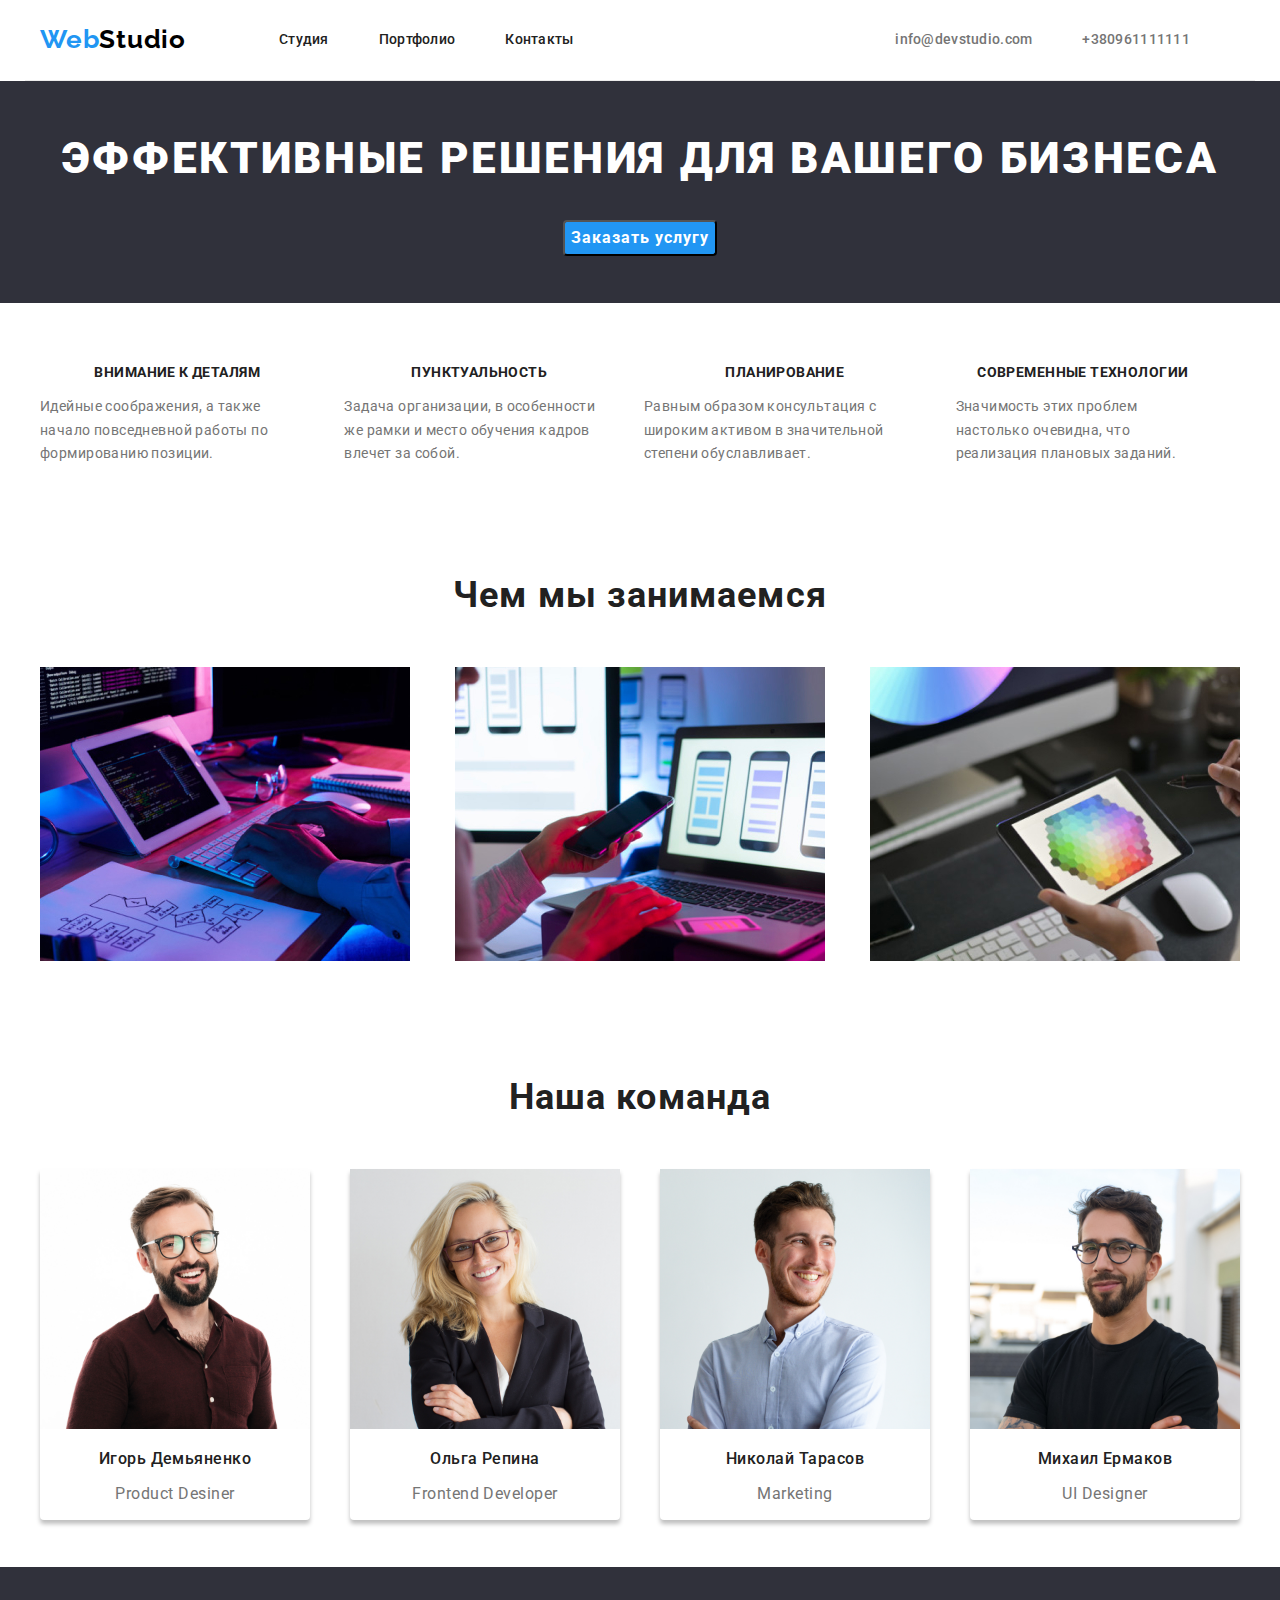
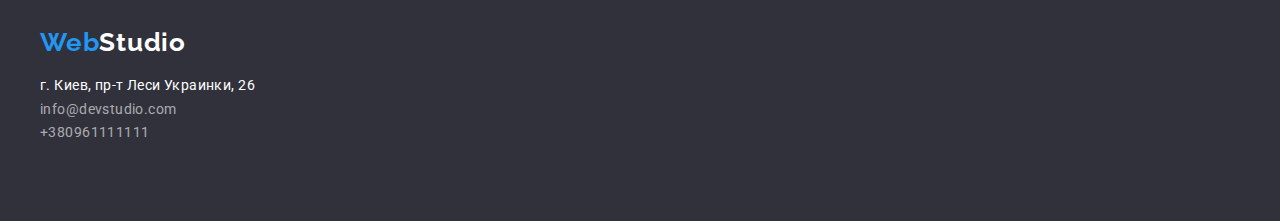
==== commit f7343446: "Do margins and paddings" ====
--- a/index.html
+++ b/index.html
@@ -39,14 +39,14 @@
     </header>
 
     <main>
-      <section class="bar">
+      <section class="bar section">
         <div class="container">
           <h1 class="title-bar">эффективные решения для вашего бизнеса</h1>
           <button type="button" class="button-bar">Заказать услугу</button>
         </div>
       </section>
 
-      <section class="opportunity">
+      <section class="opportunity section">
         <!-- Сделать невидимым h2 -->
         <div class="container">
           <h2 class="hidden">Заголовок 2</h2>
@@ -79,7 +79,7 @@
         </div>
       </section>
 
-      <section>
+      <section class="section">
         <div class="container">
           <h2 class="about-name">Чем мы занимаемся</h2>
           <ul class="about-pictures">
@@ -98,7 +98,7 @@
         </div>
       </section>
 
-      <section>
+      <section class="section">
         <div class="container">
           <h2 class="about-name">Наша команда</h2>
           <ul class="community">
--- a/css/styles.css
+++ b/css/styles.css
@@ -19,14 +19,18 @@
   width: 1230px;
   padding-left: 15px;
   padding-right: 15px;
-  margin: 0 auto;
+  margin-left: auto;
+  margin-right: auto;
 }
 /* Header общий */
 
 .nav {
   display: flex;
   align-items: center;
-  margin-bottom: 32px;
+  /* margin-bottom: 32px; */
+  border-bottom-width: 1px;
+  border-bottom-style: solid;
+  border-bottom-color: #ececec;
 }
 
 .logo {
@@ -113,10 +117,10 @@
 /* Кнопки Портфолио */
 .buttons {
   padding: 0;
+  margin: 0;
   display: flex;
   justify-content: center;
   margin-top: 94px;
-  margin-bottom: 50px;
   list-style: none;
 }
 
@@ -149,11 +153,15 @@
 }
 
 /* Бар Студио */
+.section {
+  padding-top: 47px;
+  padding-bottom: 47px;
+}
+
 .bar {
   margin-top: 0;
   background-color: var(--primary-bar-color);
   text-align: center;
-  margin-bottom: 94px;
 }
 .title-bar {
   color: var(--primary-white-color);
@@ -189,7 +197,6 @@
   display: flex;
   padding: 0;
   margin: 0;
-  margin-bottom: 94px;
   list-style: none;
 }
 
@@ -235,7 +242,6 @@
 }
 .about-pictures {
   padding: 0;
-  margin-bottom: 94px;
   display: flex;
   justify-content: space-between;
   list-style: none;
@@ -246,7 +252,6 @@
   justify-content: space-between;
   padding: 0;
   margin: 0;
-  margin-bottom: 94px;
   list-style: none;
 }
 
@@ -273,6 +278,8 @@
 /* Общий footer */
 .footer {
   background-color: var(--primary-bar-color);
+  padding-top: 60px;
+  padding-bottom: 60px;
 }
 
 .logo-light {
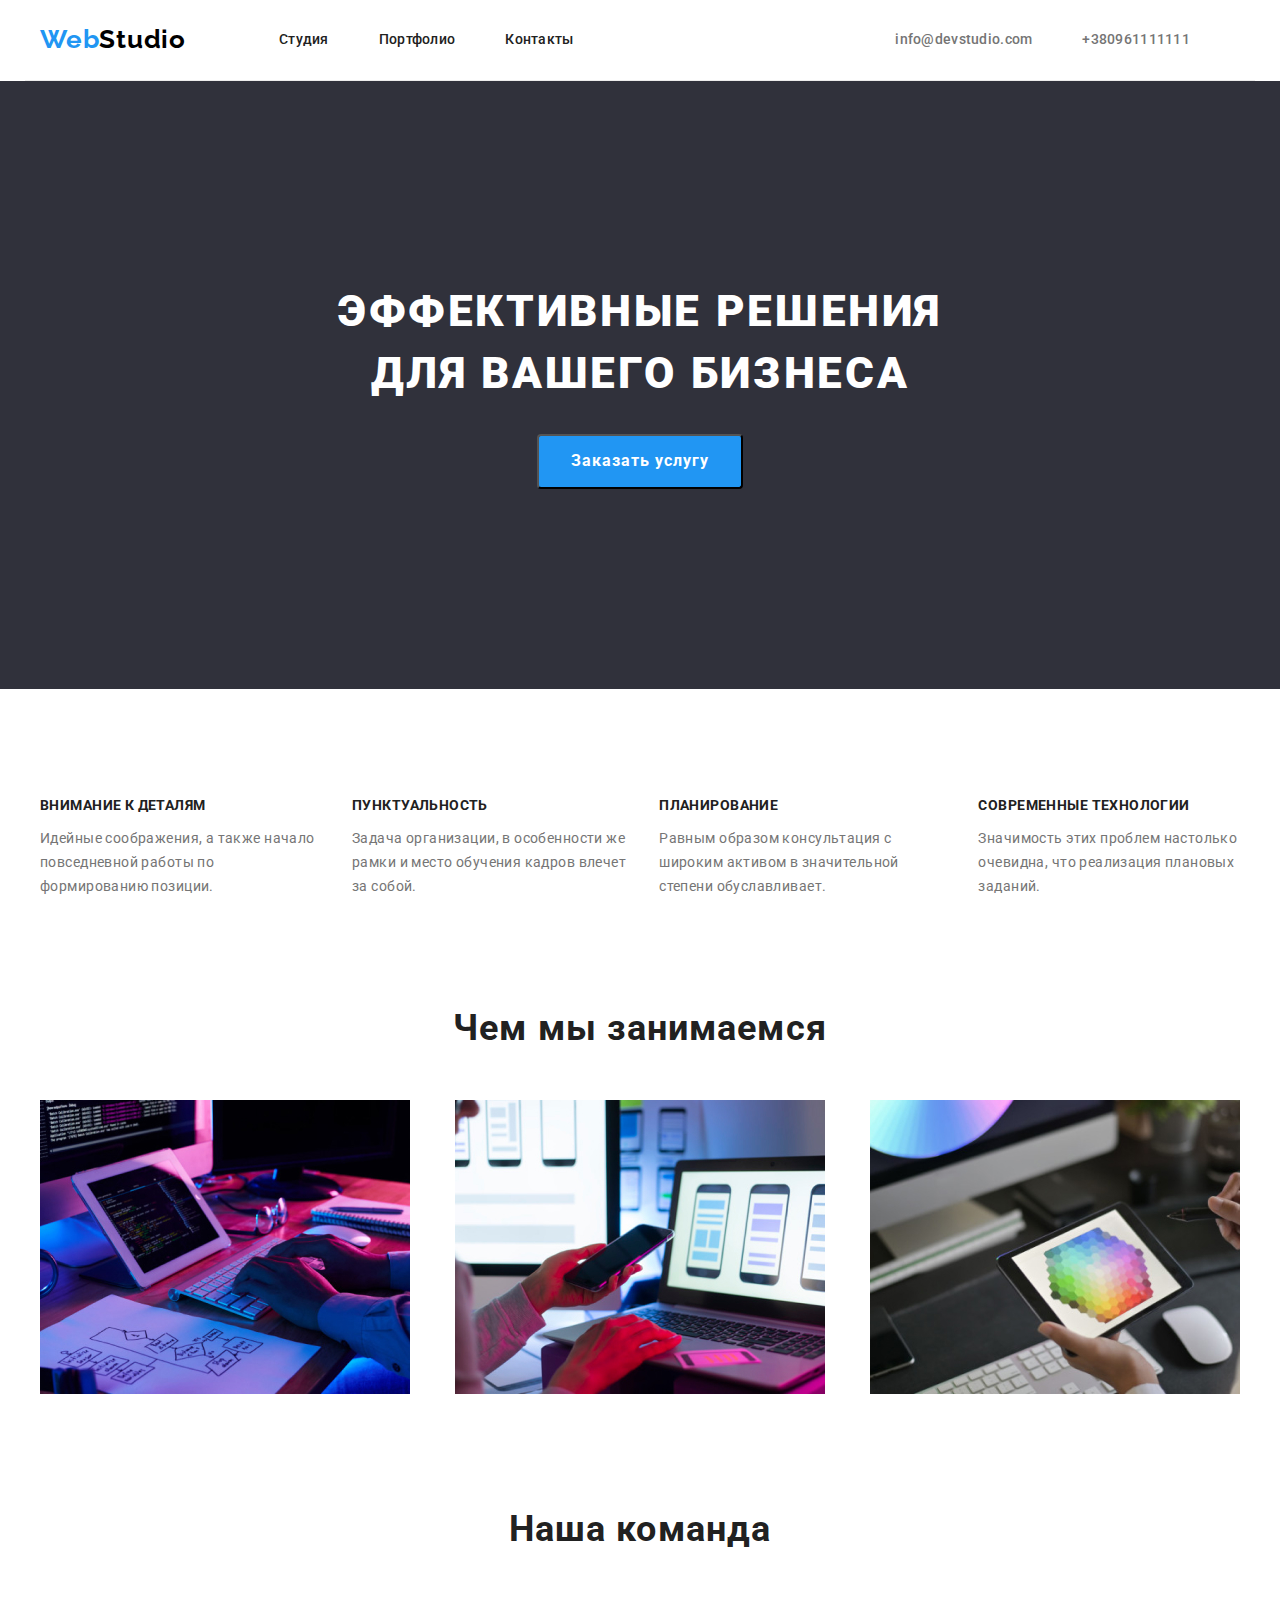
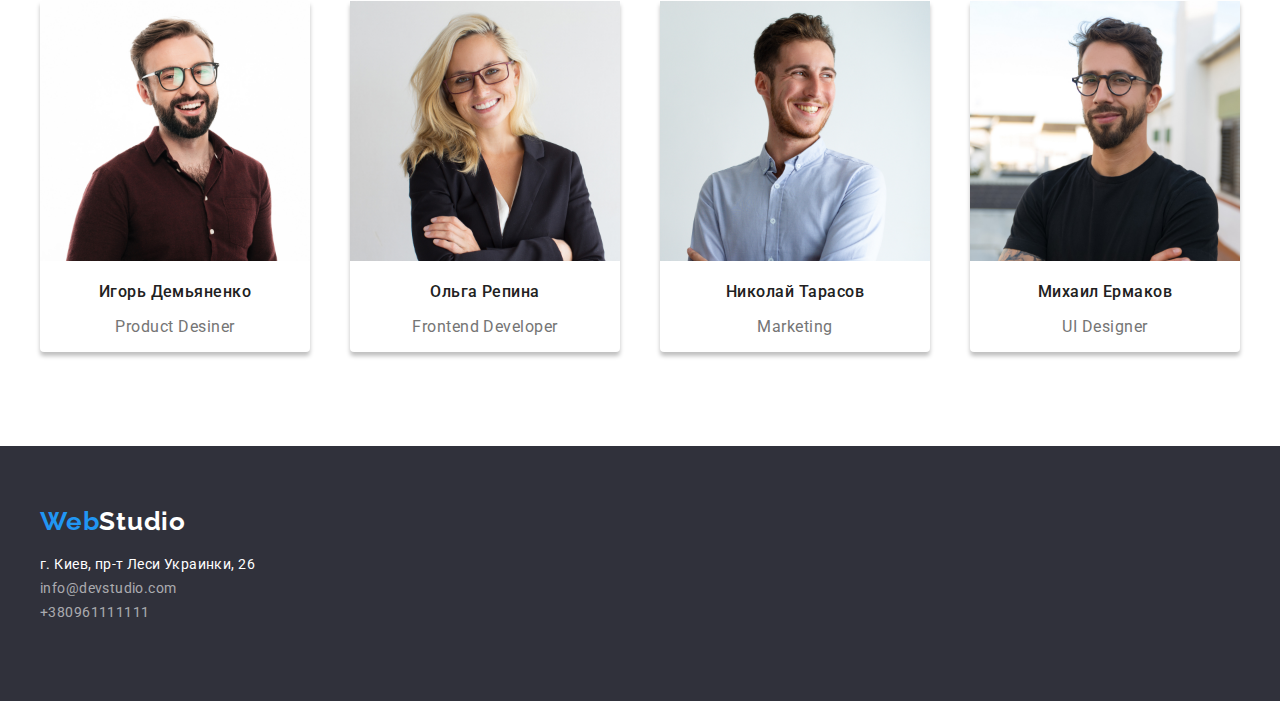
==== commit 0cd8ec8b: "end" ====
--- a/index.html
+++ b/index.html
@@ -5,6 +5,8 @@
     <meta http-equiv="X-UA-Compatible" content="IE=edge" />
     <meta name="viewport" content="width=device-width, initial-scale=1.0" />
     <title>Document</title>
+    <link rel="preconnect" href="https://fonts.googleapis.com" />
+    <link rel="preconnect" href="https://fonts.gstatic.com" crossorigin />
     <link
       href="https://fonts.googleapis.com/css2?family=Raleway:wght@700&family=Roboto:wght@400;500;700;900&display=swap"
       rel="stylesheet"
@@ -39,9 +41,12 @@
     </header>
 
     <main>
-      <section class="bar section">
+      <section class="bar">
         <div class="container">
-          <h1 class="title-bar">эффективные решения для вашего бизнеса</h1>
+          <h1 class="title-bar">
+            эффективные решения <br />
+            для вашего бизнеса
+          </h1>
           <button type="button" class="button-bar">Заказать услугу</button>
         </div>
       </section>
@@ -104,22 +109,22 @@
           <ul class="community">
             <li class="shadow-box">
               <img src="images/img.jpg" alt="фото Игоря Демьяненко" width="270" />
-              <h3 class="name">Игорь Демьяненко</h3>
+              <h3 class="we">Игорь Демьяненко</h3>
               <p lang="en" class="position">Product Desiner</p>
             </li>
             <li class="shadow-box">
               <img src="images/img(1).jpg" alt="фото Ольги Репиной" width="270" />
-              <h3 class="name">Ольга Репина</h3>
+              <h3 class="we">Ольга Репина</h3>
               <p lang="en" class="position">Frontend Developer</p>
             </li>
             <li class="shadow-box">
               <img src="images/img(2).jpg" alt="фото Николая Тарасова" width="270" />
-              <h3 class="name">Николай Тарасов</h3>
+              <h3 class="we">Николай Тарасов</h3>
               <p lang="en" class="position">Marketing</p>
             </li>
             <li class="shadow-box">
               <img src="images/img(3).jpg" alt="фото Михаила Ермакова" width="270" />
-              <h3 class="name">Михаил Ермаков</h3>
+              <h3 class="we">Михаил Ермаков</h3>
               <p lang="en" class="position">UI Designer</p>
             </li>
           </ul>
--- a/css/styles.css
+++ b/css/styles.css
@@ -7,6 +7,7 @@
   --primary-bar-color: hsl(235, 10%, 21%);
   --primary-white-color-60: rgba(255, 255, 255, 0.6);
   --primary-light-color-button: #f5f4fa;
+  --primary-border-color: #eeeeee;
 }
 
 body {
@@ -27,7 +28,6 @@
 .nav {
   display: flex;
   align-items: center;
-  /* margin-bottom: 32px; */
   border-bottom-width: 1px;
   border-bottom-style: solid;
   border-bottom-color: #ececec;
@@ -96,7 +96,6 @@
 .auto-link {
   display: block;
   margin-right: 50px;
-  /* margin-bottom: 32px; */
 
   color: var(--primary-text-color);
 
@@ -114,13 +113,107 @@
 
 /* Конец общего header */
 
+/* Студио Main */
+
+/* Спрятать hidden  заголовки */
+.hidden {
+  display: none;
+}
+
+.opportunities {
+  display: flex;
+  padding: 0;
+  margin: 0;
+  list-style: none;
+}
+
+.name-list {
+  margin-right: 30px;
+}
+
+.name-list:last-child {
+  margin-right: 0;
+}
+
+.opportunities .name {
+  margin-bottom: 10px;
+  color: var(--title-text-color);
+  font-weight: 700;
+  font-size: 14px;
+  line-height: 1.2;
+  letter-spacing: 0.03em;
+  text-transform: uppercase;
+}
+
+.opportunities .meaning {
+  color: var(--primary-text-color);
+  font-weight: 400;
+  font-size: 14px;
+  line-height: 1.7;
+  letter-spacing: 0.03em;
+}
+
+.about-name {
+  padding: 0;
+  margin: 0;
+  margin-bottom: 50px;
+  color: var(--title-text-color);
+
+  font-weight: 700;
+  font-size: 36px;
+  line-height: 1.2;
+  text-align: center;
+  letter-spacing: 0.03em;
+}
+
+.shadow-box {
+  width: 270;
+  box-shadow: 0px 4px 4px rgba(0, 0, 0, 0.25);
+  border-radius: 0px 0px 4px 4px;
+}
+
+.about-pictures {
+  padding: 0;
+  display: flex;
+  justify-content: space-between;
+  list-style: none;
+}
+
+.community {
+  display: flex;
+  justify-content: space-between;
+  padding: 0;
+  margin: 0;
+  list-style: none;
+}
+
+.we {
+  color: var(--title-text-color);
+
+  font-weight: 500;
+  font-size: 16px;
+  line-height: 1.2;
+  text-align: center;
+  letter-spacing: 0.03em;
+}
+
+.position {
+  color: var(--primary-text-color);
+
+  font-weight: 400;
+  font-size: 16px;
+  line-height: 1.2;
+  text-align: center;
+  letter-spacing: 0.03em;
+}
+
+/* Main Портфолио */
 /* Кнопки Портфолио */
 .buttons {
   padding: 0;
   margin: 0;
   display: flex;
   justify-content: center;
-  margin-top: 94px;
   list-style: none;
 }
 
@@ -158,10 +251,18 @@
   padding-bottom: 47px;
 }
 
+.section:last-child {
+  padding-bottom: 94px;
+}
+
 .bar {
   margin-top: 0;
+  margin-bottom: 47px;
+  padding-top: 200px;
+  padding-bottom: 200px;
   background-color: var(--primary-bar-color);
   text-align: center;
+  min-height: 600px;
 }
 .title-bar {
   color: var(--primary-white-color);
@@ -178,6 +279,11 @@
 }
 
 .button-bar {
+  padding-top: 10px;
+  padding-bottom: 10px;
+  padding-left: 32px;
+  padding-right: 32px;
+
   background-color: var(--hover-button-color);
   color: var(--primary-white-color);
 
@@ -188,92 +294,65 @@
   letter-spacing: 0.06em;
 }
 
-/* Спрятать hidden  заголовки */
-.hidden {
-  display: none;
-}
-
-.opportunities {
-  display: flex;
-  padding: 0;
-  margin: 0;
-  list-style: none;
-}
-
-.name-list {
-  margin-right: 30px;
-}
-
-.opportunities .name {
-  color: var(--title-text-color);
+.samples {
+  display: flex;
+  flex-wrap: wrap;
+  padding: 0;
+  margin: -15px;
+  list-style: none;
+}
+
+.item {
+  width: 370px;
+  margin-top: 15px;
+  margin-left: 15px;
+  margin: right 15px;
+  /* width: 380px;
+  margin-left: 30px;
+}
+item:nth-child(3n) {
+  margin-right: 0;
+  margin-bottom: 30px; */
+}
+
+/* .project-img {
+  padding: 0;
+  margin: 0;
+  margin-bottom: 20px;
+} */
+
+.project-name {
+  margin: 0;
+  padding: 0;
+  margin-bottom: 4px;
+  color: var(--title-text-color);
+
   font-weight: 700;
-  font-size: 14px;
-  line-height: 1.2;
-  letter-spacing: 0.03em;
-  text-transform: uppercase;
-}
-
-.opportunities .meaning {
-  color: var(--primary-text-color);
-  font-weight: 400;
-  font-size: 14px;
-  line-height: 1.7;
-  letter-spacing: 0.03em;
-}
-
-.about-name {
-  padding: 0;
-  margin: 0;
-  margin-bottom: 50px;
-  color: var(--title-text-color);
-
-  font-weight: 700;
-  font-size: 36px;
-  line-height: 1.2;
-  text-align: center;
-  letter-spacing: 0.03em;
-}
-
-.shadow-box {
-  width: 270;
-  /* height: 215px; */
-  box-shadow: 0px 4px 4px rgba(0, 0, 0, 0.25);
-  border-radius: 0px 0px 4px 4px;
-}
-.about-pictures {
-  padding: 0;
-  display: flex;
-  justify-content: space-between;
-  list-style: none;
-}
-
-.community {
-  display: flex;
-  justify-content: space-between;
-  padding: 0;
-  margin: 0;
-  list-style: none;
-}
-
-.name {
-  color: var(--title-text-color);
-
-  font-weight: 500;
-  font-size: 16px;
-  line-height: 1.2;
-  text-align: center;
-  letter-spacing: 0.03em;
-}
-
-.position {
+  font-size: 18px;
+  line-height: 2;
+  letter-spacing: 0.06em;
+}
+
+.project-type {
+  margin: 0;
+  padding: 0;
   color: var(--primary-text-color);
 
   font-weight: 400;
   font-size: 16px;
-  line-height: 1.2;
-  text-align: center;
-  letter-spacing: 0.03em;
-}
+  line-height: 1.9;
+  letter-spacing: 0.03em;
+}
+
+.border {
+  border-bottom: 1px solid var(--primary-border-color);
+  border-left: 1px solid var(--primary-border-color);
+  border-right: 1px solid var(--primary-border-color);
+}
+
+/* img {
+  display: block;
+} */
 
 /* Общий footer */
 .footer {
@@ -319,54 +398,3 @@
 .footer-link:hover {
   color: var(--hover-button-color);
 }
-
-/* Main Портфолио */
-.samples {
-  display: flex;
-  flex-wrap: wrap;
-  padding: 0;
-  margin: -15px;
-  list-style: none;
-}
-
-.item {
-  width: 380px;
-  margin: 15px;
-  /* width: 380px;
-  margin-left: 30px;
-}
-item:nth-child(3n) {
-  margin-right: 0;
-  margin-bottom: 30px; */
-}
-
-.project-img {
-  margin: 0;
-  /* margin-bottom: 20px; */
-}
-
-.project-name {
-  margin: 0;
-  margin-top: 20px;
-  margin-bottom: 4px;
-  color: var(--title-text-color);
-
-  font-weight: 700;
-  font-size: 18px;
-  line-height: 2;
-  letter-spacing: 0.06em;
-}
-
-.project-type {
-  margin: 0;
-  color: var(--primary-text-color);
-
-  font-weight: 400;
-  font-size: 16px;
-  line-height: 1.9;
-  letter-spacing: 0.03em;
-}
-
-.item:last-child {
-  margin-bottom: 114px;
-}
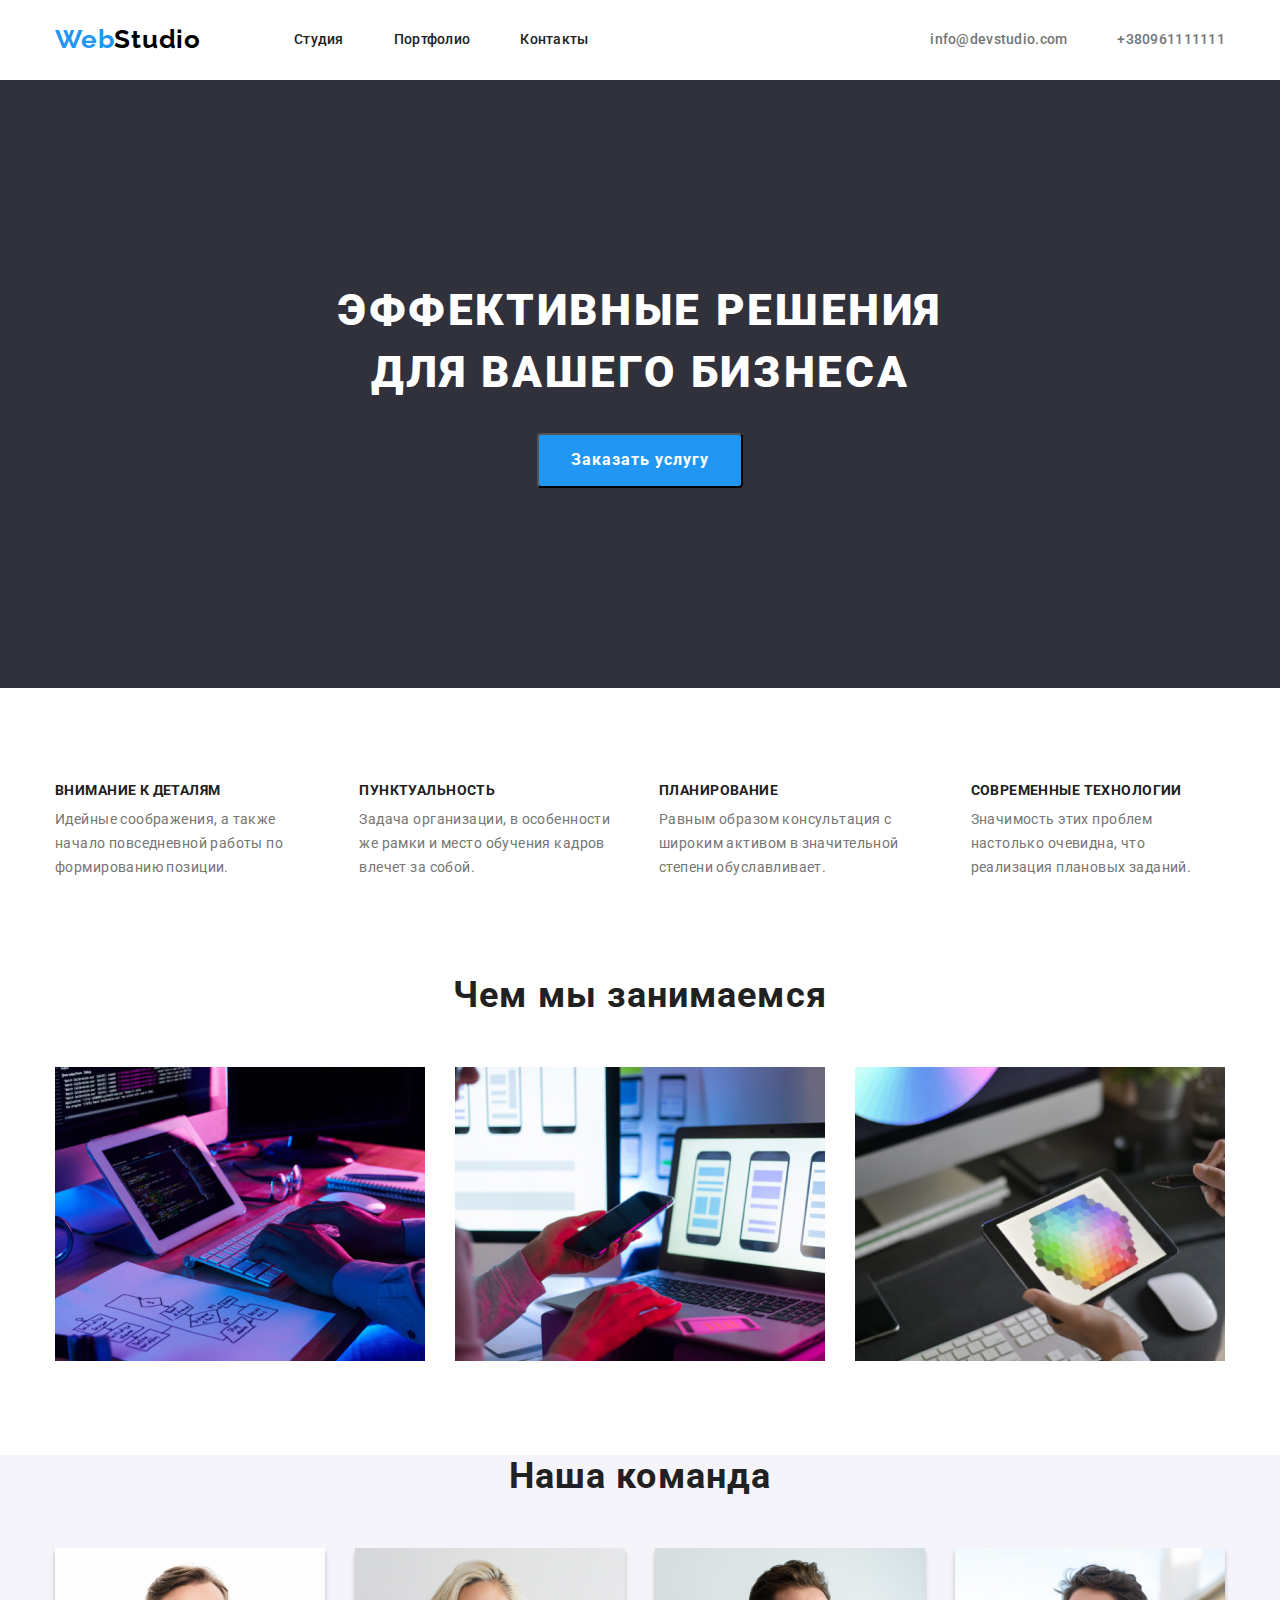
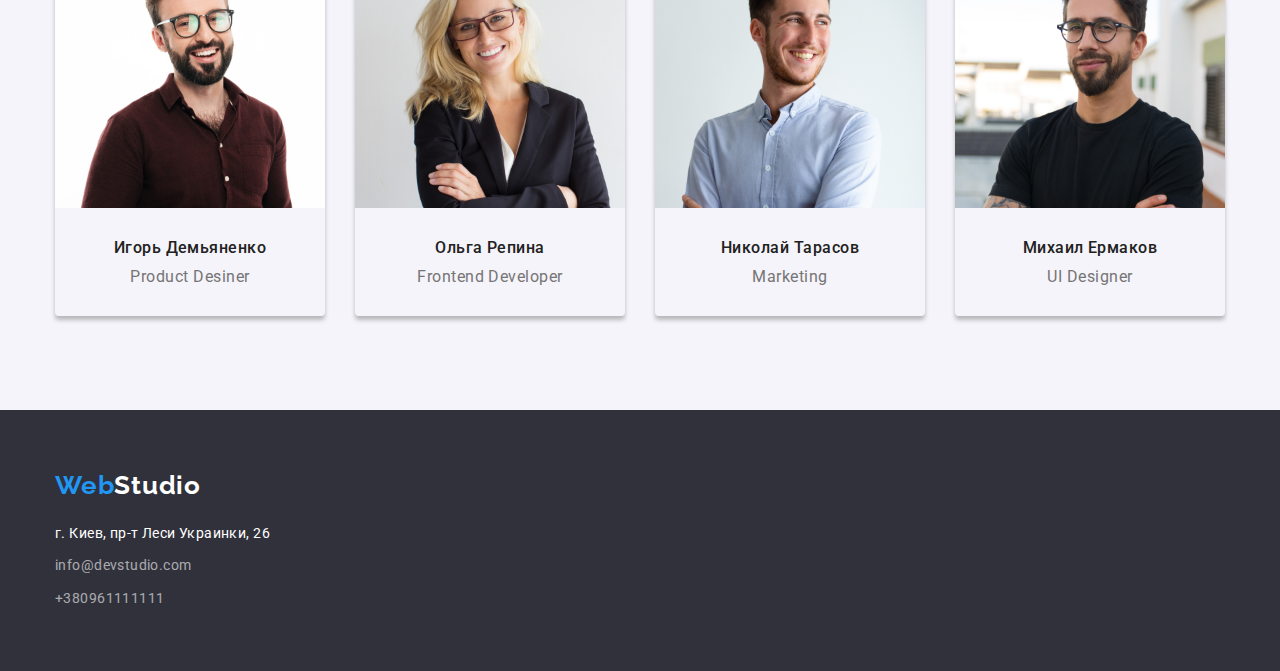
==== commit b739adc7: "done" ====
--- a/index.html
+++ b/index.html
@@ -24,16 +24,16 @@
         <nav class="main-nav">
           <a class="logo" href="/">Web<span class="logo-dark">Studio</span></a>
           <ul class="nav-list-header">
-            <li><a href="./index.html" class="link">Студия</a></li>
-            <li><a href="./portfolio.html" class="link">Портфолио</a></li>
-            <li><a href="" class="link">Контакты</a></li>
+            <li class="nav-item-header"><a href="./index.html" class="link">Студия</a></li>
+            <li class="nav-item-header"><a href="./portfolio.html" class="link">Портфолио</a></li>
+            <li class="nav-item-header"><a href="" class="link">Контакты</a></li>
           </ul>
         </nav>
         <ul class="auto-nav">
-          <li>
+          <li class="nav-item-header">
             <a href="mailto:info@devstudio.com" class="auto-link"> info@devstudio.com</a>
           </li>
-          <li>
+          <li class="nav-item-header">
             <a href="tel:+380961111111" class="auto-link"> +380961111111 </a>
           </li>
         </ul>
@@ -54,7 +54,7 @@
       <section class="opportunity section">
         <!-- Сделать невидимым h2 -->
         <div class="container">
-          <h2 class="hidden">Заголовок 2</h2>
+          <h2 class="visually-hidden">Заголовок 2</h2>
           <ul class="opportunities">
             <li class="name-list">
               <h3 class="name">внимание к деталям</h3>
@@ -84,7 +84,7 @@
         </div>
       </section>
 
-      <section class="section">
+      <section class="section work-section">
         <div class="container">
           <h2 class="about-name">Чем мы занимаемся</h2>
           <ul class="about-pictures">
@@ -95,37 +95,47 @@
                 width="370"
               />
             </li>
-            <li>
+            <li class="list-pictures">
               <img src="images/box2.jpg" alt="разработка мобильных приложений" width="370" />
             </li>
-            <li><img src="images/box3.jpg" alt="веб-дизайн" width="370" /></li>
+            <li class="list-pictures">
+              <img src="images/box3.jpg" alt="веб-дизайн" width="370" />
+            </li>
           </ul>
         </div>
       </section>
 
-      <section class="section">
+      <section class="section work-section team-section">
         <div class="container">
           <h2 class="about-name">Наша команда</h2>
           <ul class="community">
-            <li class="shadow-box">
+            <li class="community-item">
               <img src="images/img.jpg" alt="фото Игоря Демьяненко" width="270" />
-              <h3 class="we">Игорь Демьяненко</h3>
-              <p lang="en" class="position">Product Desiner</p>
+              <div class="team">
+                <h3 class="subject-team">Игорь Демьяненко</h3>
+                <p lang="en" class="position">Product Desiner</p>
+              </div>
             </li>
-            <li class="shadow-box">
+            <li class="community-item">
               <img src="images/img(1).jpg" alt="фото Ольги Репиной" width="270" />
-              <h3 class="we">Ольга Репина</h3>
-              <p lang="en" class="position">Frontend Developer</p>
+              <div class="team">
+                <h3 class="subject-team">Ольга Репина</h3>
+                <p lang="en" class="position">Frontend Developer</p>
+              </div>
             </li>
-            <li class="shadow-box">
+            <li class="community-item">
               <img src="images/img(2).jpg" alt="фото Николая Тарасова" width="270" />
-              <h3 class="we">Николай Тарасов</h3>
-              <p lang="en" class="position">Marketing</p>
+              <div class="team">
+                <h3 class="subject-team">Николай Тарасов</h3>
+                <p lang="en" class="position">Marketing</p>
+              </div>
             </li>
-            <li class="shadow-box">
+            <li class="community-item">
               <img src="images/img(3).jpg" alt="фото Михаила Ермакова" width="270" />
-              <h3 class="we">Михаил Ермаков</h3>
-              <p lang="en" class="position">UI Designer</p>
+              <div class="team">
+                <h3 class="subject-team">Михаил Ермаков</h3>
+                <p lang="en" class="position">UI Designer</p>
+              </div>
             </li>
           </ul>
         </div>
@@ -137,15 +147,15 @@
         <a class="logo" href="/">Web<span class="logo-light">Studio</span></a>
         <address>
           <ul class="footer-list">
-            <li>
+            <li class="footer-item">
               <a class="address" href="https://goo.gl/maps/MqeLLvB7cvCTrC6n8"
                 >г. Киев, пр-т Леси Украинки, 26</a
               >
             </li>
-            <li>
+            <li class="footer-item">
               <a class="footer-link" href="mailto:info@devstudio.com"> info@devstudio.com</a>
             </li>
-            <li>
+            <li class="footer-item">
               <a class="footer-link" href="tel:+380961111111"> +380961111111 </a>
             </li>
           </ul>
--- a/css/styles.css
+++ b/css/styles.css
@@ -16,21 +16,42 @@
   font-family: 'Roboto', sans-serif;
 }
 
+ul {
+  margin: 0;
+  padding: 0;
+  list-style: none;
+}
+
+h1,
+h2,
+h3,
+p {
+  margin: 0;
+}
+
+img {
+  display: block;
+  max-width: 100%;
+  height: auto;
+}
+
 .container {
-  width: 1230px;
+  width: 1200px;
   padding-left: 15px;
   padding-right: 15px;
   margin-left: auto;
   margin-right: auto;
 }
 /* Header общий */
-
-.nav {
-  display: flex;
-  align-items: center;
+.header {
   border-bottom-width: 1px;
   border-bottom-style: solid;
   border-bottom-color: #ececec;
+}
+
+.nav {
+  display: flex;
+  align-items: center;
 }
 
 .logo {
@@ -61,10 +82,15 @@
   margin-top: 0;
   margin-bottom: 0;
 }
+.nav-item-header {
+  margin-left: 50px;
+}
+.nav-item-header:first-child {
+  margin-left: 0;
+}
 
 .nav-list-header .link {
   display: block;
-  margin-right: 50px;
   padding-top: 32px;
   padding-bottom: 32px;
 
@@ -88,14 +114,10 @@
 .auto-nav {
   display: flex;
   margin-left: auto;
-  padding: 0;
-
-  list-style: none;
 }
 
 .auto-link {
   display: block;
-  margin-right: 50px;
 
   color: var(--primary-text-color);
 
@@ -116,15 +138,23 @@
 /* Студио Main */
 
 /* Спрятать hidden  заголовки */
-.hidden {
-  display: none;
+
+.visually-hidden {
+  position: absolute;
+  width: 1px;
+  height: 1px;
+  margin: -1px;
+  border: 0;
+  padding: 0;
+
+  white-space: nowrap;
+  clip-path: inset(100%);
+  clip: rect(0 0 0 0);
+  overflow: hidden;
 }
 
 .opportunities {
   display: flex;
-  padding: 0;
-  margin: 0;
-  list-style: none;
 }
 
 .name-list {
@@ -151,6 +181,10 @@
   font-size: 14px;
   line-height: 1.7;
   letter-spacing: 0.03em;
+}
+
+.team-section {
+  background-color: var(--primary-light-color-button);
 }
 
 .about-name {
@@ -166,28 +200,40 @@
   letter-spacing: 0.03em;
 }
 
-.shadow-box {
+.community-item {
+  margin-left: 30px;
   width: 270;
   box-shadow: 0px 4px 4px rgba(0, 0, 0, 0.25);
   border-radius: 0px 0px 4px 4px;
 }
+.community-item:first-child {
+  margin-left: 0;
+}
 
 .about-pictures {
-  padding: 0;
   display: flex;
   justify-content: space-between;
-  list-style: none;
+}
+
+.list-pictures {
+  margin-left: 30px;
+}
+
+.list-pictures:first-child {
+  margin-left: 0;
 }
 
 .community {
   display: flex;
-  justify-content: space-between;
-  padding: 0;
-  margin: 0;
-  list-style: none;
-}
-
-.we {
+}
+
+.team {
+  padding-top: 30px;
+  padding-bottom: 30px;
+}
+
+.subject-team {
+  margin-bottom: 10px;
   color: var(--title-text-color);
 
   font-weight: 500;
@@ -207,14 +253,59 @@
   letter-spacing: 0.03em;
 }
 
+/* Бар Студио */
+.section {
+  padding-top: 94px;
+  padding-bottom: 94px;
+}
+
+.work-section {
+  padding-top: 0;
+}
+
+.bar {
+  padding-top: 200px;
+  padding-bottom: 200px;
+  background-color: var(--primary-bar-color);
+  text-align: center;
+  min-height: 600px;
+}
+.title-bar {
+  color: var(--primary-white-color);
+  margin-bottom: 30px;
+  margin-top: 0;
+  padding: 0;
+
+  font-weight: 900;
+  font-size: 44px;
+  line-height: 1.4;
+  text-align: center;
+  letter-spacing: 0.06em;
+  text-transform: uppercase;
+}
+
+.button-bar {
+  padding-top: 10px;
+  padding-bottom: 10px;
+  padding-left: 32px;
+  padding-right: 32px;
+
+  background-color: var(--hover-button-color);
+  color: var(--primary-white-color);
+
+  border-radius: 4px;
+  font-weight: 700;
+  font-size: 16px;
+  line-height: 1.9;
+  letter-spacing: 0.06em;
+}
+
 /* Main Портфолио */
 /* Кнопки Портфолио */
 .buttons {
-  padding: 0;
-  margin: 0;
   display: flex;
   justify-content: center;
-  list-style: none;
+  margin-bottom: 50px;
 }
 
 .button {
@@ -223,7 +314,6 @@
   padding-right: 22px;
   padding-top: 6px;
   padding-bottom: 6px;
-  margin-left: 8px;
 
   min-width: 73px;
 
@@ -245,86 +335,36 @@
   color: var(--primary-white-color);
 }
 
-/* Бар Студио */
-.section {
-  padding-top: 47px;
-  padding-bottom: 47px;
-}
-
-.section:last-child {
-  padding-bottom: 94px;
-}
-
-.bar {
-  margin-top: 0;
-  margin-bottom: 47px;
-  padding-top: 200px;
-  padding-bottom: 200px;
-  background-color: var(--primary-bar-color);
-  text-align: center;
-  min-height: 600px;
-}
-.title-bar {
-  color: var(--primary-white-color);
-  margin-bottom: 30px;
-  margin-top: 0;
-  padding: 0;
-
-  font-weight: 900;
-  font-size: 44px;
-  line-height: 1.4;
-  text-align: center;
-  letter-spacing: 0.06em;
-  text-transform: uppercase;
-}
-
-.button-bar {
-  padding-top: 10px;
-  padding-bottom: 10px;
-  padding-left: 32px;
-  padding-right: 32px;
-
-  background-color: var(--hover-button-color);
-  color: var(--primary-white-color);
-
-  border-radius: 4px;
-  font-weight: 700;
-  font-size: 16px;
-  line-height: 1.9;
-  letter-spacing: 0.06em;
-}
-
 .samples {
   display: flex;
   flex-wrap: wrap;
-  padding: 0;
+
   margin: -15px;
-  list-style: none;
+}
+
+.btn-item {
+  margin-right: 8px;
+}
+
+.btn-item:last-child {
+  margin-right: 0;
 }
 
 .item {
   width: 370px;
   margin-top: 15px;
   margin-left: 15px;
-  margin: right 15px;
-  /* width: 380px;
-  margin-left: 30px;
-}
-item:nth-child(3n) {
-  margin-right: 0;
-  margin-bottom: 30px; */
-}
-
-/* .project-img {
-  padding: 0;
-  margin: 0;
-  margin-bottom: 20px;
-} */
+  margin-right: 15px;
+  margin-bottom: 15px;
+}
+
+.item:nth-child(n + 6) {
+  margin-bottom: 0;
+}
 
 .project-name {
   margin: 0;
-  padding: 0;
-  margin-bottom: 4px;
+
   color: var(--title-text-color);
 
   font-weight: 700;
@@ -335,7 +375,7 @@
 
 .project-type {
   margin: 0;
-  padding: 0;
+  margin-top: 4px;
   color: var(--primary-text-color);
 
   font-weight: 400;
@@ -345,14 +385,12 @@
 }
 
 .border {
-  border-bottom: 1px solid var(--primary-border-color);
-  border-left: 1px solid var(--primary-border-color);
-  border-right: 1px solid var(--primary-border-color);
-}
-
-/* img {
-  display: block;
-} */
+  border: 1px solid var(--primary-border-color);
+  padding-right: 24px;
+  padding-left: 24px;
+  padding-top: 20px;
+  padding-bottom: 20px;
+}
 
 /* Общий footer */
 .footer {
@@ -362,16 +400,21 @@
 }
 
 .logo-light {
-  margin-bottom: 20px;
   color: var(--primary-white-color);
 }
 .footer-list {
-  padding: 0;
-  list-style: none;
+  margin-top: 20px;
+}
+
+.footer-item {
+  padding-bottom: 9px;
+}
+
+.footer-item:last-child {
+  padding-bottom: 0;
 }
 
 .footer-link {
-  margin-bottom: 9px;
   color: var(--primary-white-color-60);
 
   font-style: normal;
